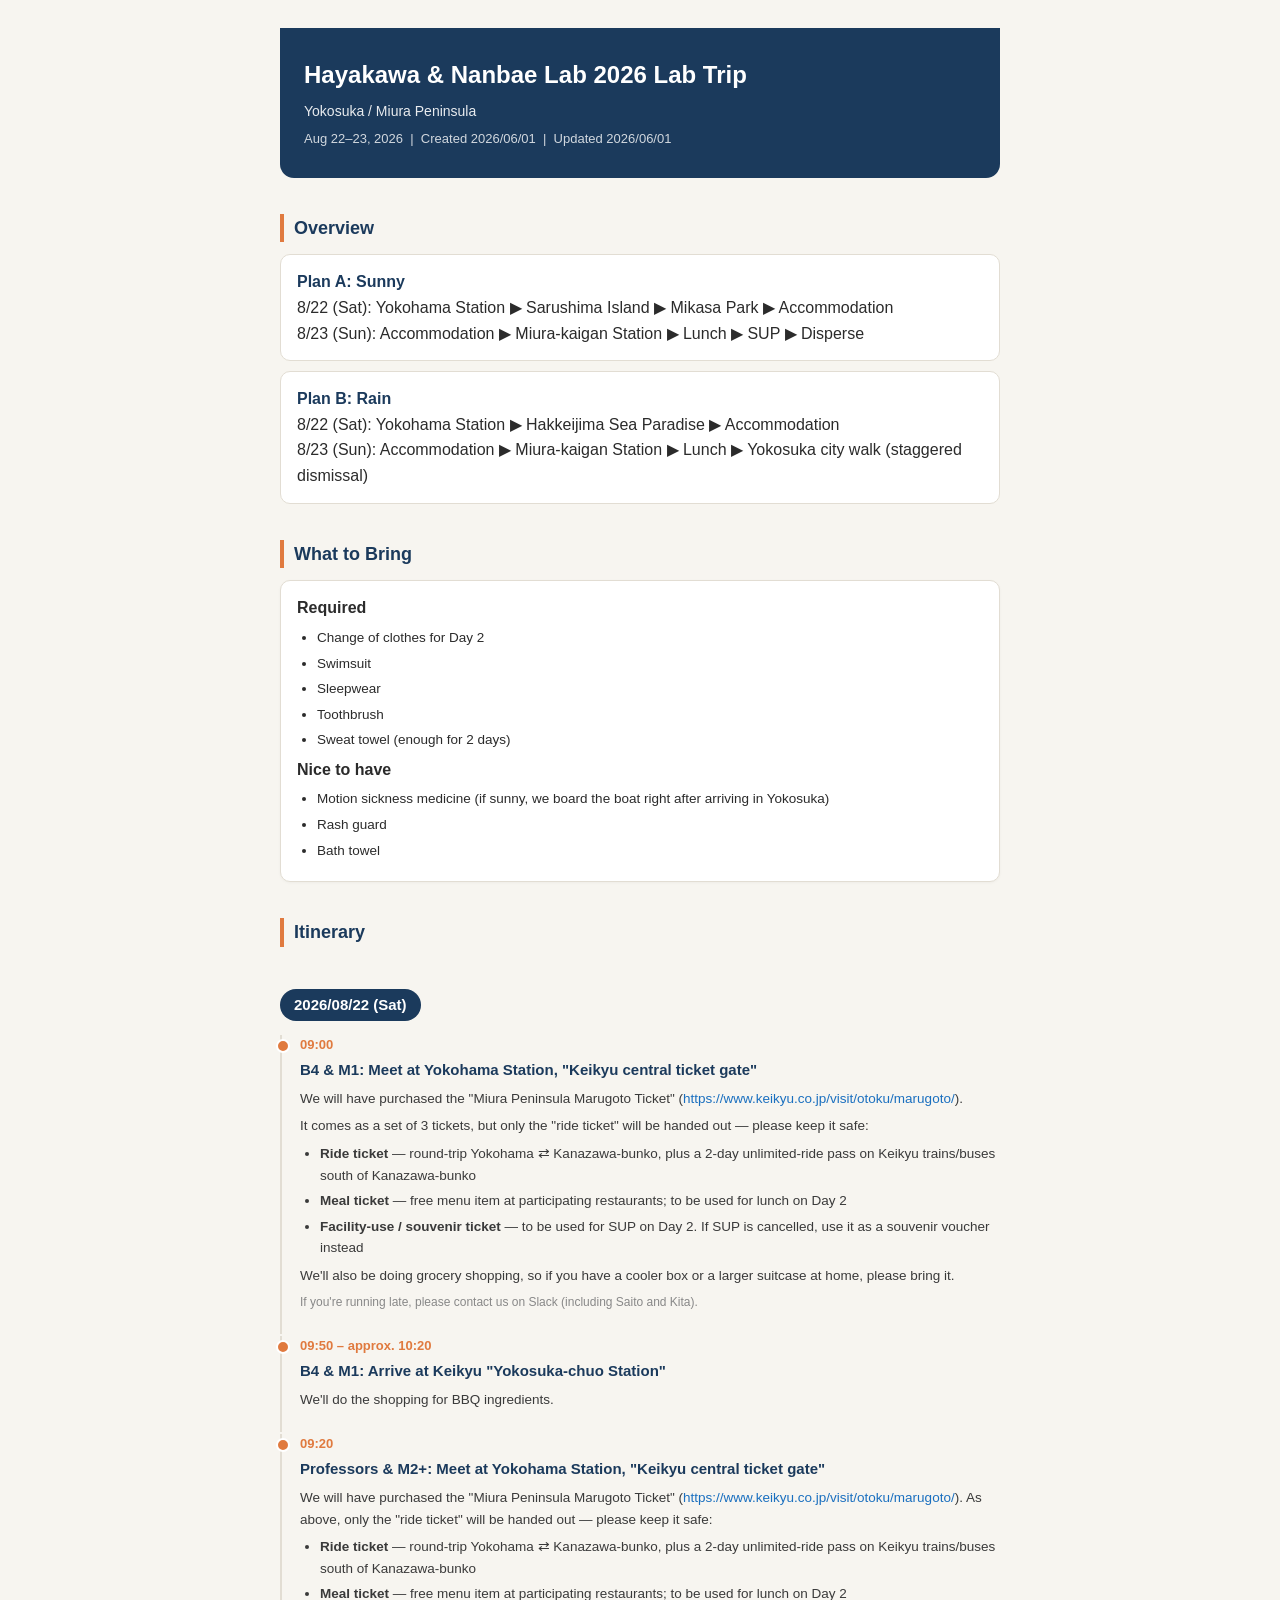
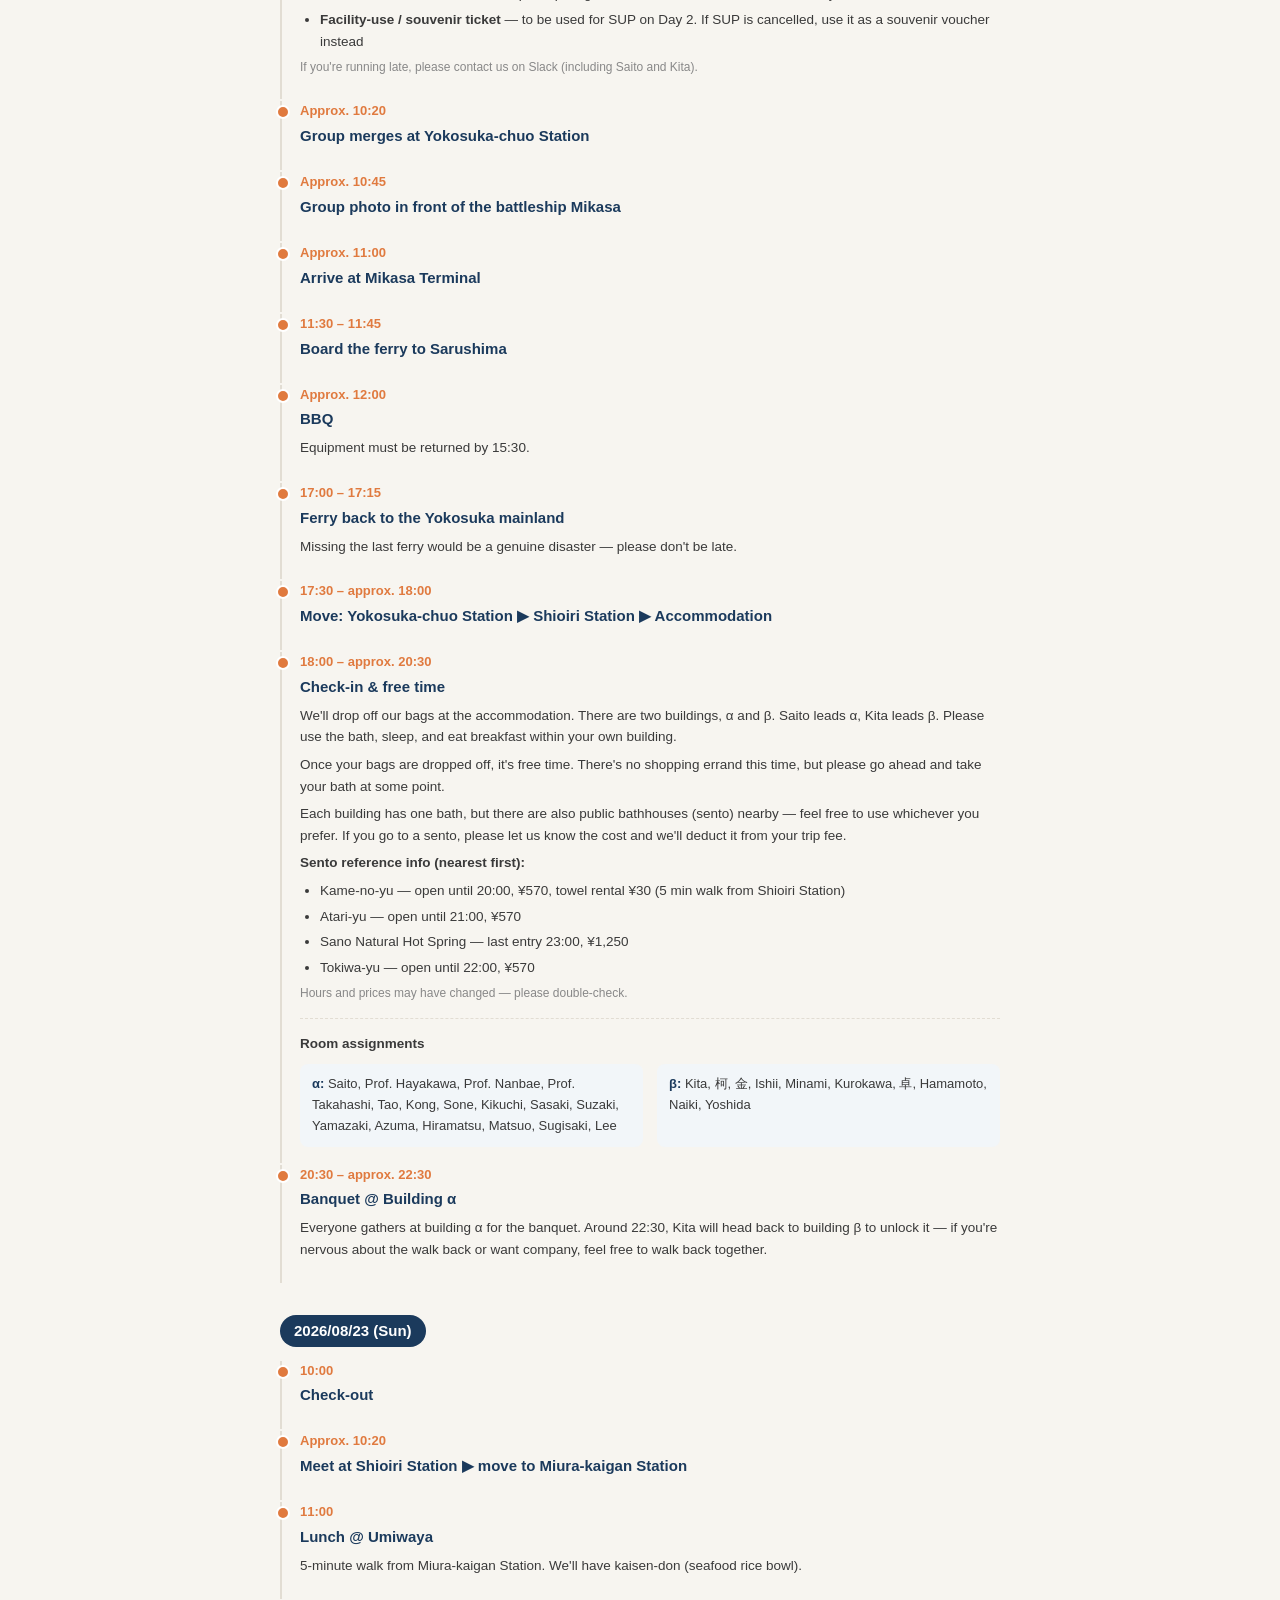
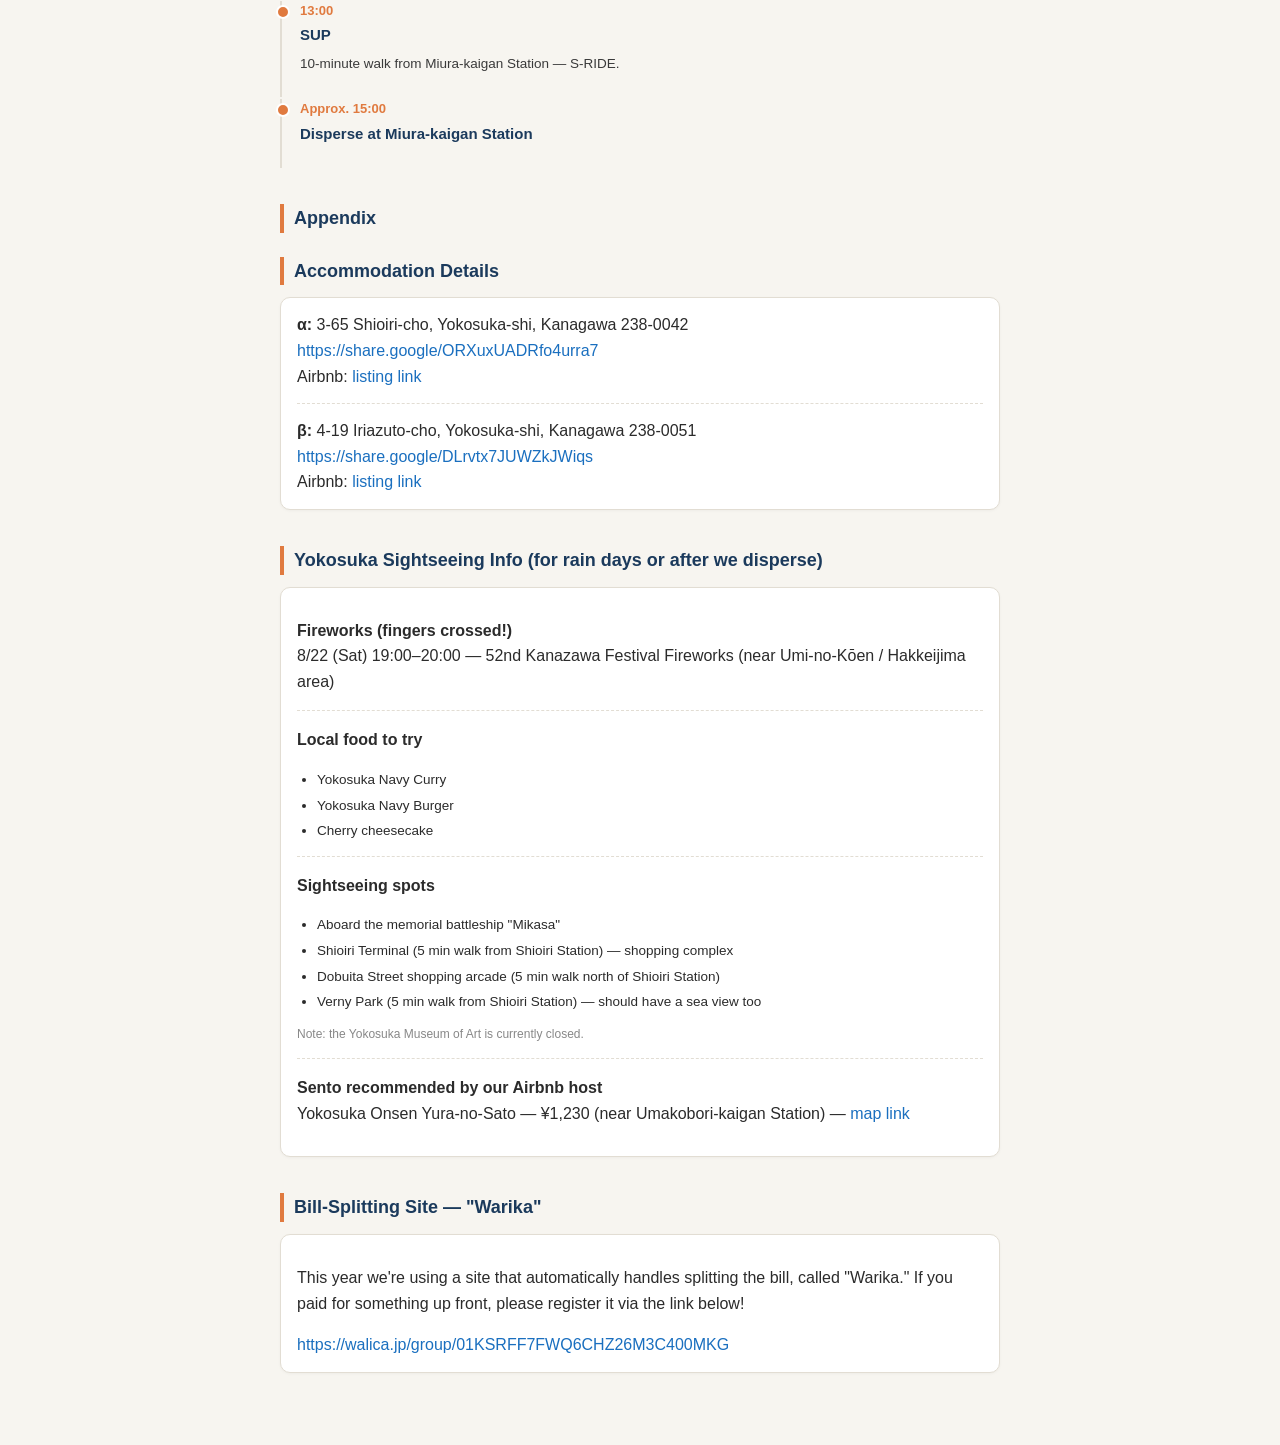
==== index.html @ a66c8e1c "Add files via upload" ====
<!DOCTYPE html>
<html lang="en">
<head>
<meta charset="UTF-8">
<title>Hayakawa & Nanbae Lab 2026 Lab Trip — Itinerary</title>
<style>
  :root{
    --navy:#1b3a5c; --accent:#e07a3f; --bg:#f7f5f0; --card:#ffffff; --line:#e2ddd3;
  }
  *{box-sizing:border-box;}
  body{
    font-family:"Segoe UI","Helvetica Neue",Arial,sans-serif;
    background:var(--bg); color:#2b2b2b; margin:0; padding:0;
    line-height:1.6;
  }
  .wrap{max-width:760px; margin:0 auto; padding:28px 20px 60px;}
  header.title{
    background:var(--navy); color:#fff; padding:28px 24px; border-radius:0 0 14px 14px;
    margin-bottom:24px;
  }
  header.title h1{margin:0 0 6px; font-size:24px;}
  header.title .loc{font-size:14px; opacity:0.9;}
  header.title .dates{font-size:13px; opacity:0.8; margin-top:6px;}
  h2{
    color:var(--navy); font-size:18px; border-left:4px solid var(--accent);
    padding-left:10px; margin-top:36px; margin-bottom:12px;
  }
  h3.day{
    color:#fff; background:var(--navy); display:inline-block; padding:4px 14px;
    border-radius:20px; font-size:15px; margin-top:30px; margin-bottom:14px;
  }
  .card{
    background:var(--card); border:1px solid var(--line); border-radius:10px;
    padding:14px 16px; margin-bottom:12px; box-shadow:0 1px 3px rgba(0,0,0,0.04);
  }
  .plan-block{
    background:var(--card); border:1px solid var(--line); border-radius:10px;
    padding:14px 16px; margin-bottom:10px;
  }
  .plan-block b{color:var(--navy);}
  .timeline-item{
    position:relative; padding-left:18px; border-left:2px solid var(--line);
    margin-bottom:2px; padding-bottom:16px;
  }
  .timeline-item:last-child{border-left:2px solid transparent;}
  .timeline-item::before{
    content:""; position:absolute; left:-6px; top:4px; width:10px; height:10px;
    background:var(--accent); border-radius:50%; border:2px solid #fff;
  }
  .time{
    font-weight:700; color:var(--accent); font-size:13px; display:block; margin-bottom:2px;
  }
  .who{font-size:11px; color:#888; text-transform:uppercase; letter-spacing:0.03em;}
  .event-title{font-weight:700; color:var(--navy); font-size:15px; margin:2px 0 6px;}
  .event-body{font-size:13.5px; color:#3a3a3a;}
  .event-body p{margin:6px 0;}
  ul{margin:6px 0; padding-left:20px;}
  li{margin-bottom:4px; font-size:13.5px;}
  a{color:#1a6fbf; text-decoration:none;}
  a:hover{text-decoration:underline;}
  .note{font-size:12px; color:#888;}
  .divider{border-top:1px dashed var(--line); margin:14px 0;}
  .rooms{display:flex; gap:14px; flex-wrap:wrap; margin-top:10px;}
  .room{flex:1; min-width:260px; background:#f2f6f9; border-radius:8px; padding:10px 12px; font-size:13px;}
  .room b{color:var(--navy);}
</style>
</head>
<body>
<div class="wrap">

<header class="title">
  <h1>Hayakawa &amp; Nanbae Lab 2026 Lab Trip</h1>
  <div class="loc">Yokosuka / Miura Peninsula</div>
  <div class="dates">Aug 22–23, 2026 &nbsp;|&nbsp; Created 2026/06/01 &nbsp;|&nbsp; Updated 2026/06/01</div>
</header>

<h2>Overview</h2>
<div class="plan-block">
  <b>Plan A: Sunny</b><br>
  8/22 (Sat): Yokohama Station ▶ Sarushima Island ▶ Mikasa Park ▶ Accommodation<br>
  8/23 (Sun): Accommodation ▶ Miura-kaigan Station ▶ Lunch ▶ SUP ▶ Disperse
</div>
<div class="plan-block">
  <b>Plan B: Rain</b><br>
  8/22 (Sat): Yokohama Station ▶ Hakkeijima Sea Paradise ▶ Accommodation<br>
  8/23 (Sun): Accommodation ▶ Miura-kaigan Station ▶ Lunch ▶ Yokosuka city walk (staggered dismissal)
</div>

<h2>What to Bring</h2>
<div class="card">
  <b>Required</b>
  <ul>
    <li>Change of clothes for Day 2</li>
    <li>Swimsuit</li>
    <li>Sleepwear</li>
    <li>Toothbrush</li>
    <li>Sweat towel (enough for 2 days)</li>
  </ul>
  <b>Nice to have</b>
  <ul>
    <li>Motion sickness medicine (if sunny, we board the boat right after arriving in Yokosuka)</li>
    <li>Rash guard</li>
    <li>Bath towel</li>
  </ul>
</div>

<h2>Itinerary</h2>
<h3 class="day">2026/08/22 (Sat)</h3>

<div class="timeline-item">
  <span class="time">09:00</span>
  <div class="event-title">B4 &amp; M1: Meet at Yokohama Station, "Keikyu central ticket gate"</div>
  <div class="event-body">
    <p>We will have purchased the "Miura Peninsula Marugoto Ticket" (<a href="https://www.keikyu.co.jp/visit/otoku/marugoto/" target="_blank">https://www.keikyu.co.jp/visit/otoku/marugoto/</a>).</p>
    <p>It comes as a set of 3 tickets, but only the "ride ticket" will be handed out — please keep it safe:</p>
    <ul>
      <li><b>Ride ticket</b> — round-trip Yokohama ⇄ Kanazawa-bunko, plus a 2-day unlimited-ride pass on Keikyu trains/buses south of Kanazawa-bunko</li>
      <li><b>Meal ticket</b> — free menu item at participating restaurants; to be used for lunch on Day 2</li>
      <li><b>Facility-use / souvenir ticket</b> — to be used for SUP on Day 2. If SUP is cancelled, use it as a souvenir voucher instead</li>
    </ul>
    <p>We'll also be doing grocery shopping, so if you have a cooler box or a larger suitcase at home, please bring it.</p>
    <p class="note">If you're running late, please contact us on Slack (including Saito and Kita).</p>
  </div>
</div>

<div class="timeline-item">
  <span class="time">09:50 – approx. 10:20</span>
  <div class="event-title">B4 &amp; M1: Arrive at Keikyu "Yokosuka-chuo Station"</div>
  <div class="event-body"><p>We'll do the shopping for BBQ ingredients.</p></div>
</div>

<div class="timeline-item">
  <span class="time">09:20</span>
  <div class="event-title">Professors &amp; M2+: Meet at Yokohama Station, "Keikyu central ticket gate"</div>
  <div class="event-body">
    <p>We will have purchased the "Miura Peninsula Marugoto Ticket" (<a href="https://www.keikyu.co.jp/visit/otoku/marugoto/" target="_blank">https://www.keikyu.co.jp/visit/otoku/marugoto/</a>). As above, only the "ride ticket" will be handed out — please keep it safe:</p>
    <ul>
      <li><b>Ride ticket</b> — round-trip Yokohama ⇄ Kanazawa-bunko, plus a 2-day unlimited-ride pass on Keikyu trains/buses south of Kanazawa-bunko</li>
      <li><b>Meal ticket</b> — free menu item at participating restaurants; to be used for lunch on Day 2</li>
      <li><b>Facility-use / souvenir ticket</b> — to be used for SUP on Day 2. If SUP is cancelled, use it as a souvenir voucher instead</li>
    </ul>
    <p class="note">If you're running late, please contact us on Slack (including Saito and Kita).</p>
  </div>
</div>

<div class="timeline-item">
  <span class="time">Approx. 10:20</span>
  <div class="event-title">Group merges at Yokosuka-chuo Station</div>
</div>

<div class="timeline-item">
  <span class="time">Approx. 10:45</span>
  <div class="event-title">Group photo in front of the battleship Mikasa</div>
</div>

<div class="timeline-item">
  <span class="time">Approx. 11:00</span>
  <div class="event-title">Arrive at Mikasa Terminal</div>
</div>

<div class="timeline-item">
  <span class="time">11:30 – 11:45</span>
  <div class="event-title">Board the ferry to Sarushima</div>
</div>

<div class="timeline-item">
  <span class="time">Approx. 12:00</span>
  <div class="event-title">BBQ</div>
  <div class="event-body"><p>Equipment must be returned by 15:30.</p></div>
</div>

<div class="timeline-item">
  <span class="time">17:00 – 17:15</span>
  <div class="event-title">Ferry back to the Yokosuka mainland</div>
  <div class="event-body"><p>Missing the last ferry would be a genuine disaster — please don't be late.</p></div>
</div>

<div class="timeline-item">
  <span class="time">17:30 – approx. 18:00</span>
  <div class="event-title">Move: Yokosuka-chuo Station ▶ Shioiri Station ▶ Accommodation</div>
</div>

<div class="timeline-item">
  <span class="time">18:00 – approx. 20:30</span>
  <div class="event-title">Check-in &amp; free time</div>
  <div class="event-body">
    <p>We'll drop off our bags at the accommodation. There are two buildings, α and β. Saito leads α, Kita leads β. Please use the bath, sleep, and eat breakfast within your own building.</p>
    <p>Once your bags are dropped off, it's free time. There's no shopping errand this time, but please go ahead and take your bath at some point.</p>
    <p>Each building has one bath, but there are also public bathhouses (sento) nearby — feel free to use whichever you prefer. If you go to a sento, please let us know the cost and we'll deduct it from your trip fee.</p>
    <p><b>Sento reference info (nearest first):</b></p>
    <ul>
      <li>Kame-no-yu — open until 20:00, ¥570, towel rental ¥30 (5 min walk from Shioiri Station)</li>
      <li>Atari-yu — open until 21:00, ¥570</li>
      <li>Sano Natural Hot Spring — last entry 23:00, ¥1,250</li>
      <li>Tokiwa-yu — open until 22:00, ¥570</li>
    </ul>
    <p class="note">Hours and prices may have changed — please double-check.</p>
    <div class="divider"></div>
    <p><b>Room assignments</b></p>
    <div class="rooms">
      <div class="room"><b>α:</b> Saito, Prof. Hayakawa, Prof. Nanbae, Prof. Takahashi, Tao, Kong, Sone, Kikuchi, Sasaki, Suzaki, Yamazaki, Azuma, Hiramatsu, Matsuo, Sugisaki, Lee</div>
      <div class="room"><b>β:</b> Kita, 柯, 金, Ishii, Minami, Kurokawa, 卓, Hamamoto, Naiki, Yoshida</div>
    </div>
  </div>
</div>

<div class="timeline-item">
  <span class="time">20:30 – approx. 22:30</span>
  <div class="event-title">Banquet @ Building α</div>
  <div class="event-body"><p>Everyone gathers at building α for the banquet. Around 22:30, Kita will head back to building β to unlock it — if you're nervous about the walk back or want company, feel free to walk back together.</p></div>
</div>

<h3 class="day">2026/08/23 (Sun)</h3>

<div class="timeline-item">
  <span class="time">10:00</span>
  <div class="event-title">Check-out</div>
</div>

<div class="timeline-item">
  <span class="time">Approx. 10:20</span>
  <div class="event-title">Meet at Shioiri Station ▶ move to Miura-kaigan Station</div>
</div>

<div class="timeline-item">
  <span class="time">11:00</span>
  <div class="event-title">Lunch @ Umiwaya</div>
  <div class="event-body"><p>5-minute walk from Miura-kaigan Station. We'll have kaisen-don (seafood rice bowl).</p></div>
</div>

<div class="timeline-item">
  <span class="time">13:00</span>
  <div class="event-title">SUP</div>
  <div class="event-body"><p>10-minute walk from Miura-kaigan Station — S-RIDE.</p></div>
</div>

<div class="timeline-item">
  <span class="time">Approx. 15:00</span>
  <div class="event-title">Disperse at Miura-kaigan Station</div>
</div>

<h2>Appendix</h2>

<h2 style="margin-top:24px;">Accommodation Details</h2>
<div class="card">
  <b>α:</b> 3-65 Shioiri-cho, Yokosuka-shi, Kanagawa 238-0042<br>
  <a href="https://share.google/ORXuxUADRfo4urra7" target="_blank">https://share.google/ORXuxUADRfo4urra7</a><br>
  Airbnb: <a href="https://www.airbnb.jp/rooms/1001862777575621328?check_in=2026-08-20&check_out=2026-08-21&guests=16&adults=16" target="_blank">listing link</a>
  <div class="divider"></div>
  <b>β:</b> 4-19 Iriazuto-cho, Yokosuka-shi, Kanagawa 238-0051<br>
  <a href="https://share.google/DLrvtx7JUWZkJWiqs" target="_blank">https://share.google/DLrvtx7JUWZkJWiqs</a><br>
  Airbnb: <a href="https://www.airbnb.jp/rooms/1492713478388391928?check_in=2026-08-23&check_out=2026-08-24&guests=16&adults=16" target="_blank">listing link</a>
</div>

<h2>Yokosuka Sightseeing Info (for rain days or after we disperse)</h2>
<div class="card">
  <p><b>Fireworks (fingers crossed!)</b><br>
  8/22 (Sat) 19:00–20:00 — 52nd Kanazawa Festival Fireworks (near Umi-no-Kōen / Hakkeijima area)</p>
  <div class="divider"></div>
  <p><b>Local food to try</b></p>
  <ul>
    <li>Yokosuka Navy Curry</li>
    <li>Yokosuka Navy Burger</li>
    <li>Cherry cheesecake</li>
  </ul>
  <div class="divider"></div>
  <p><b>Sightseeing spots</b></p>
  <ul>
    <li>Aboard the memorial battleship "Mikasa"</li>
    <li>Shioiri Terminal (5 min walk from Shioiri Station) — shopping complex</li>
    <li>Dobuita Street shopping arcade (5 min walk north of Shioiri Station)</li>
    <li>Verny Park (5 min walk from Shioiri Station) — should have a sea view too</li>
  </ul>
  <p class="note">Note: the Yokosuka Museum of Art is currently closed.</p>
  <div class="divider"></div>
  <p><b>Sento recommended by our Airbnb host</b><br>
  Yokosuka Onsen Yura-no-Sato — ¥1,230 (near Umakobori-kaigan Station) — <a href="https://maps.app.goo.gl/DkFhivqPiDigEcMo8" target="_blank">map link</a></p>
</div>

<h2>Bill-Splitting Site — "Warika"</h2>
<div class="card">
  <p>This year we're using a site that automatically handles splitting the bill, called "Warika." If you paid for something up front, please register it via the link below!</p>
  <a href="https://walica.jp/group/01KSRFF7FWQ6CHZ26M3C400MKG" target="_blank">https://walica.jp/group/01KSRFF7FWQ6CHZ26M3C400MKG</a>
</div>

</div>
</body>
</html>
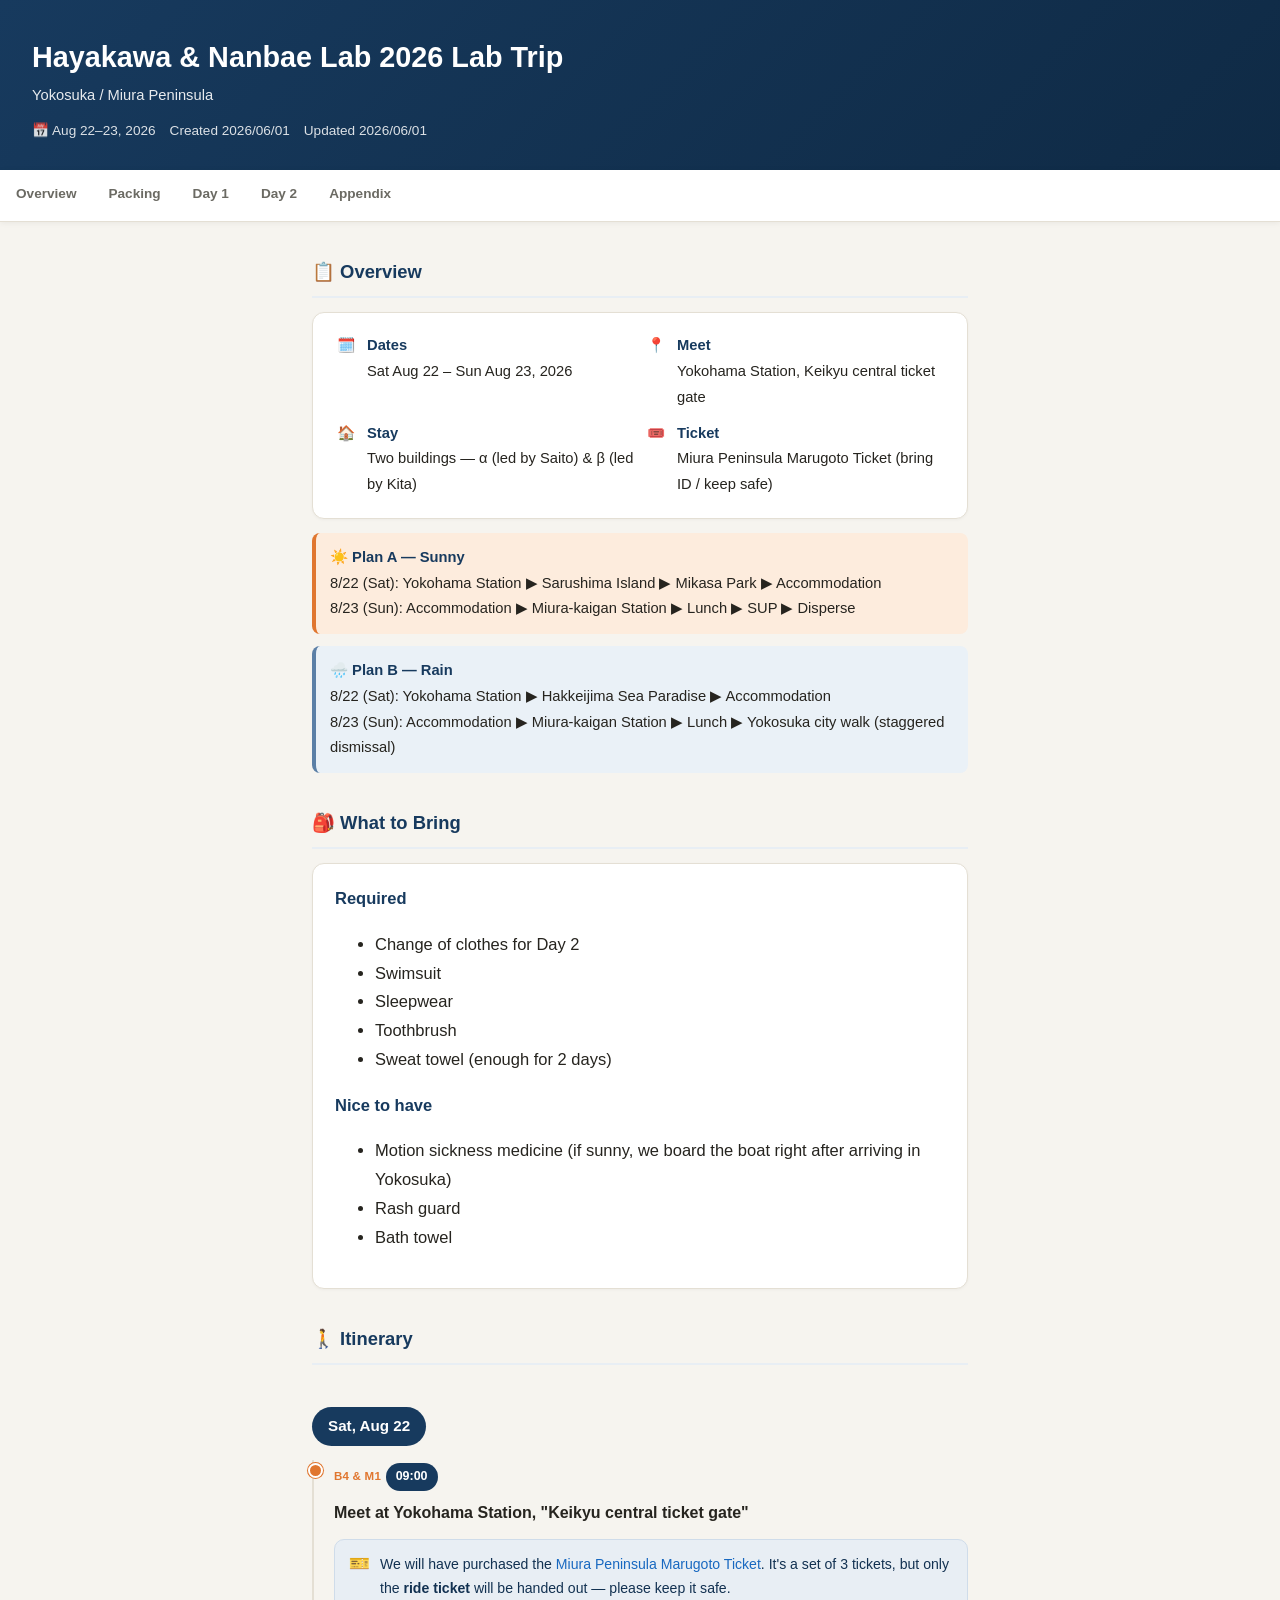
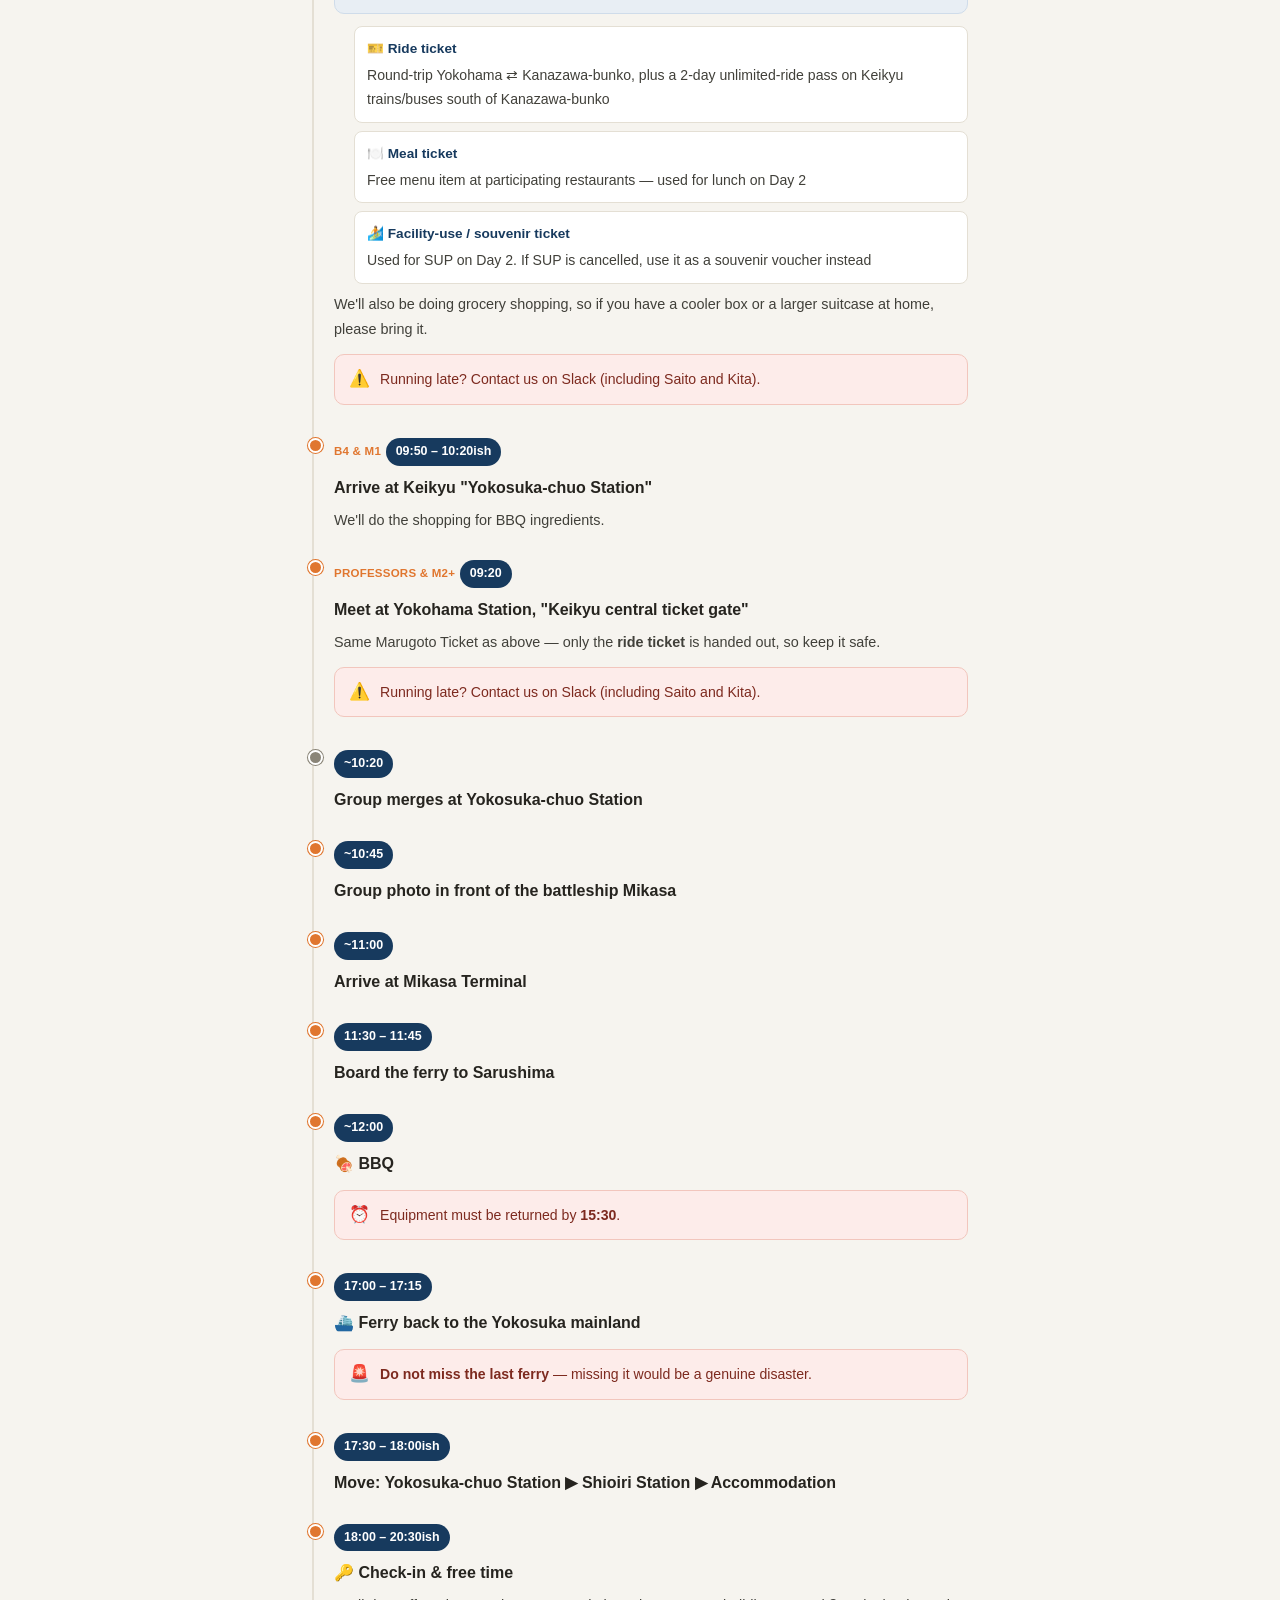
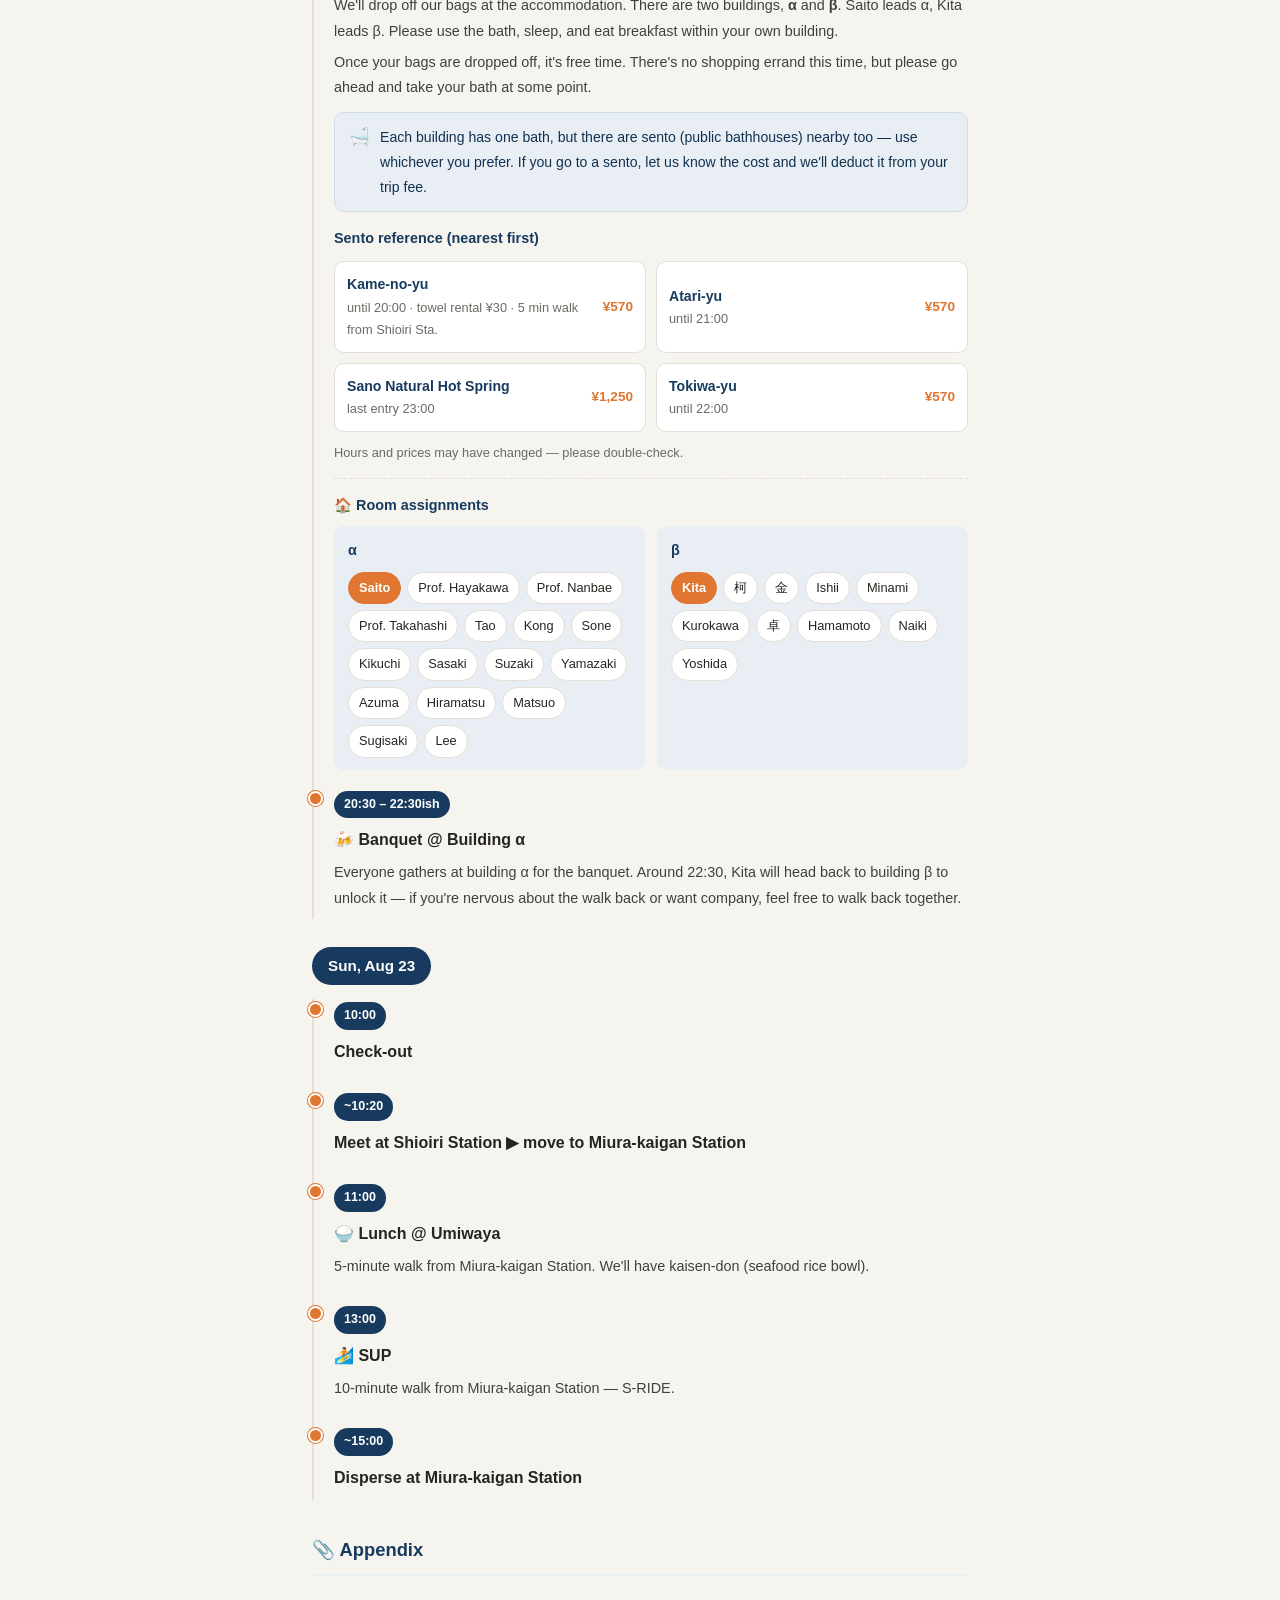
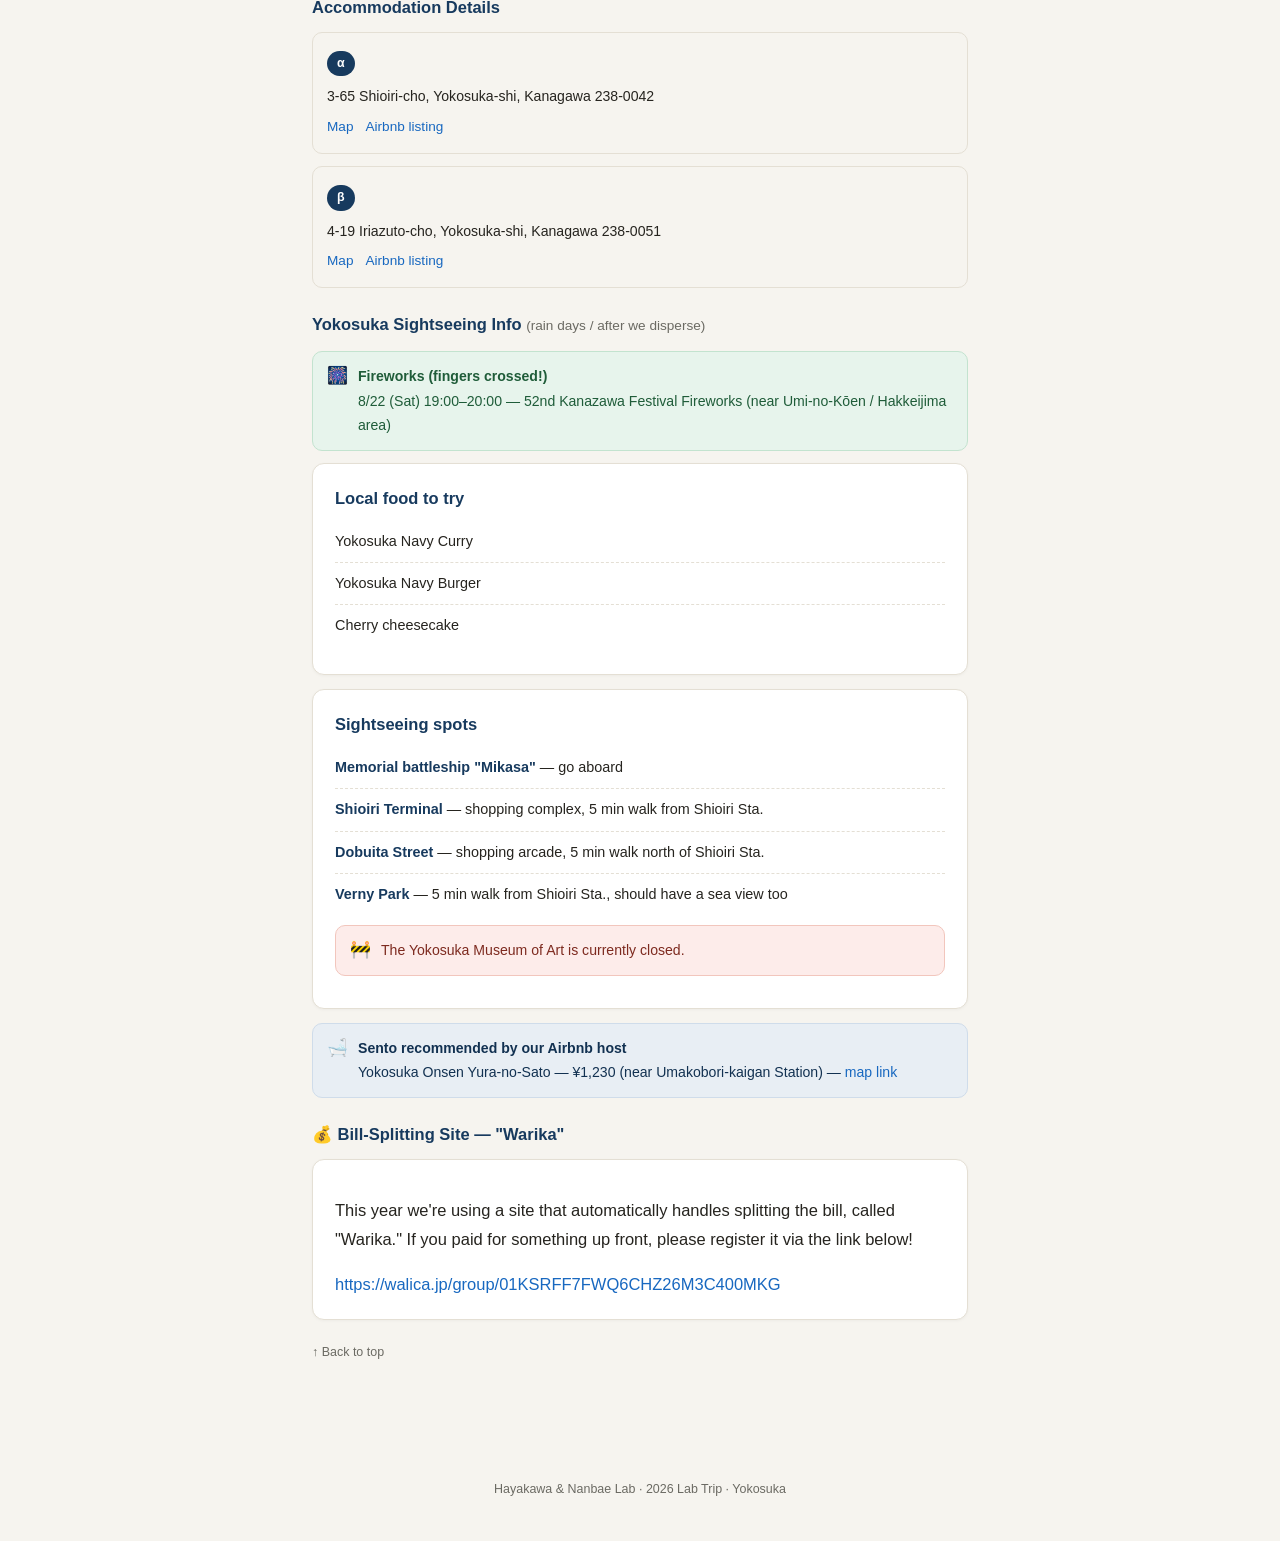
==== commit 848fc4f4: "Add files via upload" ====
--- a/index.html
+++ b/index.html
@@ -2,287 +2,311 @@
 <html lang="en">
 <head>
 <meta charset="UTF-8">
+<meta name="viewport" content="width=device-width, initial-scale=1">
 <title>Hayakawa & Nanbae Lab 2026 Lab Trip — Itinerary</title>
-<style>
-  :root{
-    --navy:#1b3a5c; --accent:#e07a3f; --bg:#f7f5f0; --card:#ffffff; --line:#e2ddd3;
-  }
-  *{box-sizing:border-box;}
-  body{
-    font-family:"Segoe UI","Helvetica Neue",Arial,sans-serif;
-    background:var(--bg); color:#2b2b2b; margin:0; padding:0;
-    line-height:1.6;
-  }
-  .wrap{max-width:760px; margin:0 auto; padding:28px 20px 60px;}
-  header.title{
-    background:var(--navy); color:#fff; padding:28px 24px; border-radius:0 0 14px 14px;
-    margin-bottom:24px;
-  }
-  header.title h1{margin:0 0 6px; font-size:24px;}
-  header.title .loc{font-size:14px; opacity:0.9;}
-  header.title .dates{font-size:13px; opacity:0.8; margin-top:6px;}
-  h2{
-    color:var(--navy); font-size:18px; border-left:4px solid var(--accent);
-    padding-left:10px; margin-top:36px; margin-bottom:12px;
-  }
-  h3.day{
-    color:#fff; background:var(--navy); display:inline-block; padding:4px 14px;
-    border-radius:20px; font-size:15px; margin-top:30px; margin-bottom:14px;
-  }
-  .card{
-    background:var(--card); border:1px solid var(--line); border-radius:10px;
-    padding:14px 16px; margin-bottom:12px; box-shadow:0 1px 3px rgba(0,0,0,0.04);
-  }
-  .plan-block{
-    background:var(--card); border:1px solid var(--line); border-radius:10px;
-    padding:14px 16px; margin-bottom:10px;
-  }
-  .plan-block b{color:var(--navy);}
-  .timeline-item{
-    position:relative; padding-left:18px; border-left:2px solid var(--line);
-    margin-bottom:2px; padding-bottom:16px;
-  }
-  .timeline-item:last-child{border-left:2px solid transparent;}
-  .timeline-item::before{
-    content:""; position:absolute; left:-6px; top:4px; width:10px; height:10px;
-    background:var(--accent); border-radius:50%; border:2px solid #fff;
-  }
-  .time{
-    font-weight:700; color:var(--accent); font-size:13px; display:block; margin-bottom:2px;
-  }
-  .who{font-size:11px; color:#888; text-transform:uppercase; letter-spacing:0.03em;}
-  .event-title{font-weight:700; color:var(--navy); font-size:15px; margin:2px 0 6px;}
-  .event-body{font-size:13.5px; color:#3a3a3a;}
-  .event-body p{margin:6px 0;}
-  ul{margin:6px 0; padding-left:20px;}
-  li{margin-bottom:4px; font-size:13.5px;}
-  a{color:#1a6fbf; text-decoration:none;}
-  a:hover{text-decoration:underline;}
-  .note{font-size:12px; color:#888;}
-  .divider{border-top:1px dashed var(--line); margin:14px 0;}
-  .rooms{display:flex; gap:14px; flex-wrap:wrap; margin-top:10px;}
-  .room{flex:1; min-width:260px; background:#f2f6f9; border-radius:8px; padding:10px 12px; font-size:13px;}
-  .room b{color:var(--navy);}
-</style>
+<link rel="stylesheet" href="style.css">
 </head>
 <body>
-<div class="wrap">
-
-<header class="title">
+
+<div class="hero">
   <h1>Hayakawa &amp; Nanbae Lab 2026 Lab Trip</h1>
   <div class="loc">Yokosuka / Miura Peninsula</div>
-  <div class="dates">Aug 22–23, 2026 &nbsp;|&nbsp; Created 2026/06/01 &nbsp;|&nbsp; Updated 2026/06/01</div>
-</header>
-
-<h2>Overview</h2>
-<div class="plan-block">
-  <b>Plan A: Sunny</b><br>
-  8/22 (Sat): Yokohama Station ▶ Sarushima Island ▶ Mikasa Park ▶ Accommodation<br>
-  8/23 (Sun): Accommodation ▶ Miura-kaigan Station ▶ Lunch ▶ SUP ▶ Disperse
+  <div class="dates">
+    <span>📅 Aug 22–23, 2026</span>
+    <span>Created 2026/06/01</span>
+    <span>Updated 2026/06/01</span>
+  </div>
 </div>
-<div class="plan-block">
-  <b>Plan B: Rain</b><br>
-  8/22 (Sat): Yokohama Station ▶ Hakkeijima Sea Paradise ▶ Accommodation<br>
-  8/23 (Sun): Accommodation ▶ Miura-kaigan Station ▶ Lunch ▶ Yokosuka city walk (staggered dismissal)
+
+<nav class="quicknav">
+  <a href="#overview">Overview</a>
+  <a href="#packing">Packing</a>
+  <a href="#day1">Day 1</a>
+  <a href="#day2">Day 2</a>
+  <a href="#appendix">Appendix</a>
+</nav>
+
+<div class="wrap">
+
+<section id="overview">
+  <h2 class="section-title">📋 Overview</h2>
+
+  <div class="card quickfacts">
+    <div class="row"><span class="ico">🗓️</span><div><b>Dates</b><br>Sat Aug 22 – Sun Aug 23, 2026</div></div>
+    <div class="row"><span class="ico">📍</span><div><b>Meet</b><br>Yokohama Station, Keikyu central ticket gate</div></div>
+    <div class="row"><span class="ico">🏠</span><div><b>Stay</b><br>Two buildings — α (led by Saito) &amp; β (led by Kita)</div></div>
+    <div class="row"><span class="ico">🎟️</span><div><b>Ticket</b><br>Miura Peninsula Marugoto Ticket (bring ID / keep safe)</div></div>
+  </div>
+
+  <div class="plan-block">
+    <b>☀️ Plan A — Sunny</b><br>
+    8/22 (Sat): Yokohama Station ▶ Sarushima Island ▶ Mikasa Park ▶ Accommodation<br>
+    8/23 (Sun): Accommodation ▶ Miura-kaigan Station ▶ Lunch ▶ SUP ▶ Disperse
+  </div>
+  <div class="plan-block rain">
+    <b>🌧️ Plan B — Rain</b><br>
+    8/22 (Sat): Yokohama Station ▶ Hakkeijima Sea Paradise ▶ Accommodation<br>
+    8/23 (Sun): Accommodation ▶ Miura-kaigan Station ▶ Lunch ▶ Yokosuka city walk (staggered dismissal)
+  </div>
+</section>
+
+<section id="packing">
+  <h2 class="section-title">🎒 What to Bring</h2>
+  <div class="card">
+    <b style="color:var(--navy);">Required</b>
+    <ul>
+      <li>Change of clothes for Day 2</li>
+      <li>Swimsuit</li>
+      <li>Sleepwear</li>
+      <li>Toothbrush</li>
+      <li>Sweat towel (enough for 2 days)</li>
+    </ul>
+    <b style="color:var(--navy);">Nice to have</b>
+    <ul>
+      <li>Motion sickness medicine (if sunny, we board the boat right after arriving in Yokosuka)</li>
+      <li>Rash guard</li>
+      <li>Bath towel</li>
+    </ul>
+  </div>
+</section>
+
+<section id="day1">
+  <h2 class="section-title">🚶 Itinerary</h2>
+  <h3 class="day-heading">Sat, Aug 22</h3>
+
+  <div class="timeline-item">
+    <span class="audience">B4 &amp; M1</span>
+    <span class="time-badge">09:00</span>
+    <div class="event-title">Meet at Yokohama Station, "Keikyu central ticket gate"</div>
+    <div class="event-body">
+      <div class="callout info">
+        <span class="ico">🎫</span>
+        <div>We will have purchased the <a href="https://www.keikyu.co.jp/visit/otoku/marugoto/" target="_blank">Miura Peninsula Marugoto Ticket</a>. It's a set of 3 tickets, but only the <b>ride ticket</b> will be handed out — please keep it safe.</div>
+      </div>
+      <ul class="ticket-list">
+        <li><b>🎫 Ride ticket</b>Round-trip Yokohama ⇄ Kanazawa-bunko, plus a 2-day unlimited-ride pass on Keikyu trains/buses south of Kanazawa-bunko</li>
+        <li><b>🍽️ Meal ticket</b>Free menu item at participating restaurants — used for lunch on Day 2</li>
+        <li><b>🏄 Facility-use / souvenir ticket</b>Used for SUP on Day 2. If SUP is cancelled, use it as a souvenir voucher instead</li>
+      </ul>
+      <p>We'll also be doing grocery shopping, so if you have a cooler box or a larger suitcase at home, please bring it.</p>
+      <div class="callout warn">
+        <span class="ico">⚠️</span>
+        <div>Running late? Contact us on Slack (including Saito and Kita).</div>
+      </div>
+    </div>
+  </div>
+
+  <div class="timeline-item">
+    <span class="audience">B4 &amp; M1</span>
+    <span class="time-badge">09:50 – 10:20ish</span>
+    <div class="event-title">Arrive at Keikyu "Yokosuka-chuo Station"</div>
+    <div class="event-body"><p>We'll do the shopping for BBQ ingredients.</p></div>
+  </div>
+
+  <div class="timeline-item">
+    <span class="audience">Professors &amp; M2+</span>
+    <span class="time-badge">09:20</span>
+    <div class="event-title">Meet at Yokohama Station, "Keikyu central ticket gate"</div>
+    <div class="event-body">
+      <p>Same Marugoto Ticket as above — only the <b>ride ticket</b> is handed out, so keep it safe.</p>
+      <div class="callout warn">
+        <span class="ico">⚠️</span>
+        <div>Running late? Contact us on Slack (including Saito and Kita).</div>
+      </div>
+    </div>
+  </div>
+
+  <div class="timeline-item merge">
+    <span class="time-badge">~10:20</span>
+    <div class="event-title">Group merges at Yokosuka-chuo Station</div>
+  </div>
+
+  <div class="timeline-item">
+    <span class="time-badge">~10:45</span>
+    <div class="event-title">Group photo in front of the battleship Mikasa</div>
+  </div>
+
+  <div class="timeline-item">
+    <span class="time-badge">~11:00</span>
+    <div class="event-title">Arrive at Mikasa Terminal</div>
+  </div>
+
+  <div class="timeline-item">
+    <span class="time-badge">11:30 – 11:45</span>
+    <div class="event-title">Board the ferry to Sarushima</div>
+  </div>
+
+  <div class="timeline-item">
+    <span class="time-badge">~12:00</span>
+    <div class="event-title">🍖 BBQ</div>
+    <div class="event-body">
+      <div class="callout warn"><span class="ico">⏰</span><div>Equipment must be returned by <b>15:30</b>.</div></div>
+    </div>
+  </div>
+
+  <div class="timeline-item">
+    <span class="time-badge">17:00 – 17:15</span>
+    <div class="event-title">⛴️ Ferry back to the Yokosuka mainland</div>
+    <div class="event-body">
+      <div class="callout warn"><span class="ico">🚨</span><div><b>Do not miss the last ferry</b> — missing it would be a genuine disaster.</div></div>
+    </div>
+  </div>
+
+  <div class="timeline-item">
+    <span class="time-badge">17:30 – 18:00ish</span>
+    <div class="event-title">Move: Yokosuka-chuo Station ▶ Shioiri Station ▶ Accommodation</div>
+  </div>
+
+  <div class="timeline-item">
+    <span class="time-badge">18:00 – 20:30ish</span>
+    <div class="event-title">🔑 Check-in &amp; free time</div>
+    <div class="event-body">
+      <p>We'll drop off our bags at the accommodation. There are two buildings, <b>α</b> and <b>β</b>. Saito leads α, Kita leads β. Please use the bath, sleep, and eat breakfast within your own building.</p>
+      <p>Once your bags are dropped off, it's free time. There's no shopping errand this time, but please go ahead and take your bath at some point.</p>
+      <div class="callout info">
+        <span class="ico">🛁</span>
+        <div>Each building has one bath, but there are sento (public bathhouses) nearby too — use whichever you prefer. If you go to a sento, let us know the cost and we'll deduct it from your trip fee.</div>
+      </div>
+
+      <p style="margin-top:14px; font-weight:700; color:var(--navy);">Sento reference (nearest first)</p>
+      <div class="sento-grid">
+        <div class="sento"><div><div class="name">Kame-no-yu</div><div class="meta">until 20:00 · towel rental ¥30 · 5 min walk from Shioiri Sta.</div></div><div class="price">¥570</div></div>
+        <div class="sento"><div><div class="name">Atari-yu</div><div class="meta">until 21:00</div></div><div class="price">¥570</div></div>
+        <div class="sento"><div><div class="name">Sano Natural Hot Spring</div><div class="meta">last entry 23:00</div></div><div class="price">¥1,250</div></div>
+        <div class="sento"><div><div class="name">Tokiwa-yu</div><div class="meta">until 22:00</div></div><div class="price">¥570</div></div>
+      </div>
+      <p class="note">Hours and prices may have changed — please double-check.</p>
+
+      <div class="divider"></div>
+      <p style="font-weight:700; color:var(--navy); margin-bottom:4px;">🏠 Room assignments</p>
+      <div class="rooms">
+        <div class="room">
+          <span class="label">α</span>
+          <div class="chips">
+            <span class="chip lead">Saito</span>
+            <span class="chip">Prof. Hayakawa</span><span class="chip">Prof. Nanbae</span><span class="chip">Prof. Takahashi</span>
+            <span class="chip">Tao</span><span class="chip">Kong</span><span class="chip">Sone</span><span class="chip">Kikuchi</span>
+            <span class="chip">Sasaki</span><span class="chip">Suzaki</span><span class="chip">Yamazaki</span><span class="chip">Azuma</span>
+            <span class="chip">Hiramatsu</span><span class="chip">Matsuo</span><span class="chip">Sugisaki</span><span class="chip">Lee</span>
+          </div>
+        </div>
+        <div class="room">
+          <span class="label">β</span>
+          <div class="chips">
+            <span class="chip lead">Kita</span>
+            <span class="chip">柯</span><span class="chip">金</span><span class="chip">Ishii</span><span class="chip">Minami</span>
+            <span class="chip">Kurokawa</span><span class="chip">卓</span><span class="chip">Hamamoto</span><span class="chip">Naiki</span><span class="chip">Yoshida</span>
+          </div>
+        </div>
+      </div>
+    </div>
+  </div>
+
+  <div class="timeline-item">
+    <span class="time-badge">20:30 – 22:30ish</span>
+    <div class="event-title">🍻 Banquet @ Building α</div>
+    <div class="event-body">
+      <p>Everyone gathers at building α for the banquet. Around 22:30, Kita will head back to building β to unlock it — if you're nervous about the walk back or want company, feel free to walk back together.</p>
+    </div>
+  </div>
+</section>
+
+<section id="day2">
+  <h3 class="day-heading">Sun, Aug 23</h3>
+
+  <div class="timeline-item">
+    <span class="time-badge">10:00</span>
+    <div class="event-title">Check-out</div>
+  </div>
+
+  <div class="timeline-item">
+    <span class="time-badge">~10:20</span>
+    <div class="event-title">Meet at Shioiri Station ▶ move to Miura-kaigan Station</div>
+  </div>
+
+  <div class="timeline-item">
+    <span class="time-badge">11:00</span>
+    <div class="event-title">🍚 Lunch @ Umiwaya</div>
+    <div class="event-body"><p>5-minute walk from Miura-kaigan Station. We'll have kaisen-don (seafood rice bowl).</p></div>
+  </div>
+
+  <div class="timeline-item">
+    <span class="time-badge">13:00</span>
+    <div class="event-title">🏄 SUP</div>
+    <div class="event-body"><p>10-minute walk from Miura-kaigan Station — S-RIDE.</p></div>
+  </div>
+
+  <div class="timeline-item">
+    <span class="time-badge">~15:00</span>
+    <div class="event-title">Disperse at Miura-kaigan Station</div>
+  </div>
+</section>
+
+<section id="appendix">
+  <h2 class="section-title">📎 Appendix</h2>
+
+  <p style="font-weight:700; color:var(--navy); margin-bottom:10px;">Accommodation Details</p>
+  <div class="stay-card">
+    <span class="tag">α</span>
+    <div class="addr">3-65 Shioiri-cho, Yokosuka-shi, Kanagawa 238-0042</div>
+    <div class="links">
+      <a href="https://share.google/ORXuxUADRfo4urra7" target="_blank">Map</a>
+      <a href="https://www.airbnb.jp/rooms/1001862777575621328?check_in=2026-08-20&check_out=2026-08-21&guests=16&adults=16" target="_blank">Airbnb listing</a>
+    </div>
+  </div>
+  <div class="stay-card">
+    <span class="tag">β</span>
+    <div class="addr">4-19 Iriazuto-cho, Yokosuka-shi, Kanagawa 238-0051</div>
+    <div class="links">
+      <a href="https://share.google/DLrvtx7JUWZkJWiqs" target="_blank">Map</a>
+      <a href="https://www.airbnb.jp/rooms/1492713478388391928?check_in=2026-08-23&check_out=2026-08-24&guests=16&adults=16" target="_blank">Airbnb listing</a>
+    </div>
+  </div>
+
+  <p style="font-weight:700; color:var(--navy); margin:22px 0 10px;">Yokosuka Sightseeing Info <span style="color:var(--text-soft); font-weight:400; font-size:0.85rem;">(rain days / after we disperse)</span></p>
+
+  <div class="callout tip">
+    <span class="ico">🎆</span>
+    <div><b>Fireworks (fingers crossed!)</b><br>8/22 (Sat) 19:00–20:00 — 52nd Kanazawa Festival Fireworks (near Umi-no-Kōen / Hakkeijima area)</div>
+  </div>
+
+  <div class="card">
+    <b style="color:var(--navy);">Local food to try</b>
+    <ul class="spot-list">
+      <li>Yokosuka Navy Curry</li>
+      <li>Yokosuka Navy Burger</li>
+      <li>Cherry cheesecake</li>
+    </ul>
+  </div>
+
+  <div class="card">
+    <b style="color:var(--navy);">Sightseeing spots</b>
+    <ul class="spot-list">
+      <li><b>Memorial battleship "Mikasa"</b> — go aboard</li>
+      <li><b>Shioiri Terminal</b> — shopping complex, 5 min walk from Shioiri Sta.</li>
+      <li><b>Dobuita Street</b> — shopping arcade, 5 min walk north of Shioiri Sta.</li>
+      <li><b>Verny Park</b> — 5 min walk from Shioiri Sta., should have a sea view too</li>
+    </ul>
+    <div class="callout warn" style="margin-top:10px;"><span class="ico">🚧</span><div>The Yokosuka Museum of Art is currently closed.</div></div>
+  </div>
+
+  <div class="callout info">
+    <span class="ico">🛁</span>
+    <div><b>Sento recommended by our Airbnb host</b><br>Yokosuka Onsen Yura-no-Sato — ¥1,230 (near Umakobori-kaigan Station) — <a href="https://maps.app.goo.gl/DkFhivqPiDigEcMo8" target="_blank">map link</a></div>
+  </div>
+
+  <p style="font-weight:700; color:var(--navy); margin:22px 0 10px;">💰 Bill-Splitting Site — "Warika"</p>
+  <div class="card">
+    <p>This year we're using a site that automatically handles splitting the bill, called "Warika." If you paid for something up front, please register it via the link below!</p>
+    <a href="https://walica.jp/group/01KSRFF7FWQ6CHZ26M3C400MKG" target="_blank">https://walica.jp/group/01KSRFF7FWQ6CHZ26M3C400MKG</a>
+  </div>
+
+  <a class="top-link" href="#overview">↑ Back to top</a>
+</section>
+
 </div>
 
-<h2>What to Bring</h2>
-<div class="card">
-  <b>Required</b>
-  <ul>
-    <li>Change of clothes for Day 2</li>
-    <li>Swimsuit</li>
-    <li>Sleepwear</li>
-    <li>Toothbrush</li>
-    <li>Sweat towel (enough for 2 days)</li>
-  </ul>
-  <b>Nice to have</b>
-  <ul>
-    <li>Motion sickness medicine (if sunny, we board the boat right after arriving in Yokosuka)</li>
-    <li>Rash guard</li>
-    <li>Bath towel</li>
-  </ul>
-</div>
-
-<h2>Itinerary</h2>
-<h3 class="day">2026/08/22 (Sat)</h3>
-
-<div class="timeline-item">
-  <span class="time">09:00</span>
-  <div class="event-title">B4 &amp; M1: Meet at Yokohama Station, "Keikyu central ticket gate"</div>
-  <div class="event-body">
-    <p>We will have purchased the "Miura Peninsula Marugoto Ticket" (<a href="https://www.keikyu.co.jp/visit/otoku/marugoto/" target="_blank">https://www.keikyu.co.jp/visit/otoku/marugoto/</a>).</p>
-    <p>It comes as a set of 3 tickets, but only the "ride ticket" will be handed out — please keep it safe:</p>
-    <ul>
-      <li><b>Ride ticket</b> — round-trip Yokohama ⇄ Kanazawa-bunko, plus a 2-day unlimited-ride pass on Keikyu trains/buses south of Kanazawa-bunko</li>
-      <li><b>Meal ticket</b> — free menu item at participating restaurants; to be used for lunch on Day 2</li>
-      <li><b>Facility-use / souvenir ticket</b> — to be used for SUP on Day 2. If SUP is cancelled, use it as a souvenir voucher instead</li>
-    </ul>
-    <p>We'll also be doing grocery shopping, so if you have a cooler box or a larger suitcase at home, please bring it.</p>
-    <p class="note">If you're running late, please contact us on Slack (including Saito and Kita).</p>
-  </div>
-</div>
-
-<div class="timeline-item">
-  <span class="time">09:50 – approx. 10:20</span>
-  <div class="event-title">B4 &amp; M1: Arrive at Keikyu "Yokosuka-chuo Station"</div>
-  <div class="event-body"><p>We'll do the shopping for BBQ ingredients.</p></div>
-</div>
-
-<div class="timeline-item">
-  <span class="time">09:20</span>
-  <div class="event-title">Professors &amp; M2+: Meet at Yokohama Station, "Keikyu central ticket gate"</div>
-  <div class="event-body">
-    <p>We will have purchased the "Miura Peninsula Marugoto Ticket" (<a href="https://www.keikyu.co.jp/visit/otoku/marugoto/" target="_blank">https://www.keikyu.co.jp/visit/otoku/marugoto/</a>). As above, only the "ride ticket" will be handed out — please keep it safe:</p>
-    <ul>
-      <li><b>Ride ticket</b> — round-trip Yokohama ⇄ Kanazawa-bunko, plus a 2-day unlimited-ride pass on Keikyu trains/buses south of Kanazawa-bunko</li>
-      <li><b>Meal ticket</b> — free menu item at participating restaurants; to be used for lunch on Day 2</li>
-      <li><b>Facility-use / souvenir ticket</b> — to be used for SUP on Day 2. If SUP is cancelled, use it as a souvenir voucher instead</li>
-    </ul>
-    <p class="note">If you're running late, please contact us on Slack (including Saito and Kita).</p>
-  </div>
-</div>
-
-<div class="timeline-item">
-  <span class="time">Approx. 10:20</span>
-  <div class="event-title">Group merges at Yokosuka-chuo Station</div>
-</div>
-
-<div class="timeline-item">
-  <span class="time">Approx. 10:45</span>
-  <div class="event-title">Group photo in front of the battleship Mikasa</div>
-</div>
-
-<div class="timeline-item">
-  <span class="time">Approx. 11:00</span>
-  <div class="event-title">Arrive at Mikasa Terminal</div>
-</div>
-
-<div class="timeline-item">
-  <span class="time">11:30 – 11:45</span>
-  <div class="event-title">Board the ferry to Sarushima</div>
-</div>
-
-<div class="timeline-item">
-  <span class="time">Approx. 12:00</span>
-  <div class="event-title">BBQ</div>
-  <div class="event-body"><p>Equipment must be returned by 15:30.</p></div>
-</div>
-
-<div class="timeline-item">
-  <span class="time">17:00 – 17:15</span>
-  <div class="event-title">Ferry back to the Yokosuka mainland</div>
-  <div class="event-body"><p>Missing the last ferry would be a genuine disaster — please don't be late.</p></div>
-</div>
-
-<div class="timeline-item">
-  <span class="time">17:30 – approx. 18:00</span>
-  <div class="event-title">Move: Yokosuka-chuo Station ▶ Shioiri Station ▶ Accommodation</div>
-</div>
-
-<div class="timeline-item">
-  <span class="time">18:00 – approx. 20:30</span>
-  <div class="event-title">Check-in &amp; free time</div>
-  <div class="event-body">
-    <p>We'll drop off our bags at the accommodation. There are two buildings, α and β. Saito leads α, Kita leads β. Please use the bath, sleep, and eat breakfast within your own building.</p>
-    <p>Once your bags are dropped off, it's free time. There's no shopping errand this time, but please go ahead and take your bath at some point.</p>
-    <p>Each building has one bath, but there are also public bathhouses (sento) nearby — feel free to use whichever you prefer. If you go to a sento, please let us know the cost and we'll deduct it from your trip fee.</p>
-    <p><b>Sento reference info (nearest first):</b></p>
-    <ul>
-      <li>Kame-no-yu — open until 20:00, ¥570, towel rental ¥30 (5 min walk from Shioiri Station)</li>
-      <li>Atari-yu — open until 21:00, ¥570</li>
-      <li>Sano Natural Hot Spring — last entry 23:00, ¥1,250</li>
-      <li>Tokiwa-yu — open until 22:00, ¥570</li>
-    </ul>
-    <p class="note">Hours and prices may have changed — please double-check.</p>
-    <div class="divider"></div>
-    <p><b>Room assignments</b></p>
-    <div class="rooms">
-      <div class="room"><b>α:</b> Saito, Prof. Hayakawa, Prof. Nanbae, Prof. Takahashi, Tao, Kong, Sone, Kikuchi, Sasaki, Suzaki, Yamazaki, Azuma, Hiramatsu, Matsuo, Sugisaki, Lee</div>
-      <div class="room"><b>β:</b> Kita, 柯, 金, Ishii, Minami, Kurokawa, 卓, Hamamoto, Naiki, Yoshida</div>
-    </div>
-  </div>
-</div>
-
-<div class="timeline-item">
-  <span class="time">20:30 – approx. 22:30</span>
-  <div class="event-title">Banquet @ Building α</div>
-  <div class="event-body"><p>Everyone gathers at building α for the banquet. Around 22:30, Kita will head back to building β to unlock it — if you're nervous about the walk back or want company, feel free to walk back together.</p></div>
-</div>
-
-<h3 class="day">2026/08/23 (Sun)</h3>
-
-<div class="timeline-item">
-  <span class="time">10:00</span>
-  <div class="event-title">Check-out</div>
-</div>
-
-<div class="timeline-item">
-  <span class="time">Approx. 10:20</span>
-  <div class="event-title">Meet at Shioiri Station ▶ move to Miura-kaigan Station</div>
-</div>
-
-<div class="timeline-item">
-  <span class="time">11:00</span>
-  <div class="event-title">Lunch @ Umiwaya</div>
-  <div class="event-body"><p>5-minute walk from Miura-kaigan Station. We'll have kaisen-don (seafood rice bowl).</p></div>
-</div>
-
-<div class="timeline-item">
-  <span class="time">13:00</span>
-  <div class="event-title">SUP</div>
-  <div class="event-body"><p>10-minute walk from Miura-kaigan Station — S-RIDE.</p></div>
-</div>
-
-<div class="timeline-item">
-  <span class="time">Approx. 15:00</span>
-  <div class="event-title">Disperse at Miura-kaigan Station</div>
-</div>
-
-<h2>Appendix</h2>
-
-<h2 style="margin-top:24px;">Accommodation Details</h2>
-<div class="card">
-  <b>α:</b> 3-65 Shioiri-cho, Yokosuka-shi, Kanagawa 238-0042<br>
-  <a href="https://share.google/ORXuxUADRfo4urra7" target="_blank">https://share.google/ORXuxUADRfo4urra7</a><br>
-  Airbnb: <a href="https://www.airbnb.jp/rooms/1001862777575621328?check_in=2026-08-20&check_out=2026-08-21&guests=16&adults=16" target="_blank">listing link</a>
-  <div class="divider"></div>
-  <b>β:</b> 4-19 Iriazuto-cho, Yokosuka-shi, Kanagawa 238-0051<br>
-  <a href="https://share.google/DLrvtx7JUWZkJWiqs" target="_blank">https://share.google/DLrvtx7JUWZkJWiqs</a><br>
-  Airbnb: <a href="https://www.airbnb.jp/rooms/1492713478388391928?check_in=2026-08-23&check_out=2026-08-24&guests=16&adults=16" target="_blank">listing link</a>
-</div>
-
-<h2>Yokosuka Sightseeing Info (for rain days or after we disperse)</h2>
-<div class="card">
-  <p><b>Fireworks (fingers crossed!)</b><br>
-  8/22 (Sat) 19:00–20:00 — 52nd Kanazawa Festival Fireworks (near Umi-no-Kōen / Hakkeijima area)</p>
-  <div class="divider"></div>
-  <p><b>Local food to try</b></p>
-  <ul>
-    <li>Yokosuka Navy Curry</li>
-    <li>Yokosuka Navy Burger</li>
-    <li>Cherry cheesecake</li>
-  </ul>
-  <div class="divider"></div>
-  <p><b>Sightseeing spots</b></p>
-  <ul>
-    <li>Aboard the memorial battleship "Mikasa"</li>
-    <li>Shioiri Terminal (5 min walk from Shioiri Station) — shopping complex</li>
-    <li>Dobuita Street shopping arcade (5 min walk north of Shioiri Station)</li>
-    <li>Verny Park (5 min walk from Shioiri Station) — should have a sea view too</li>
-  </ul>
-  <p class="note">Note: the Yokosuka Museum of Art is currently closed.</p>
-  <div class="divider"></div>
-  <p><b>Sento recommended by our Airbnb host</b><br>
-  Yokosuka Onsen Yura-no-Sato — ¥1,230 (near Umakobori-kaigan Station) — <a href="https://maps.app.goo.gl/DkFhivqPiDigEcMo8" target="_blank">map link</a></p>
-</div>
-
-<h2>Bill-Splitting Site — "Warika"</h2>
-<div class="card">
-  <p>This year we're using a site that automatically handles splitting the bill, called "Warika." If you paid for something up front, please register it via the link below!</p>
-  <a href="https://walica.jp/group/01KSRFF7FWQ6CHZ26M3C400MKG" target="_blank">https://walica.jp/group/01KSRFF7FWQ6CHZ26M3C400MKG</a>
-</div>
-
-</div>
+<footer class="foot">Hayakawa &amp; Nanbae Lab · 2026 Lab Trip · Yokosuka</footer>
+
 </body>
 </html>
--- a/style.css
+++ b/style.css
@@ -0,0 +1,323 @@
+/* ===== Base / tokens ===== */
+:root{
+  --navy:#173a5e;
+  --navy-soft:#e8eef4;
+  --accent:#e0762f;
+  --accent-soft:#fdecdd;
+  --warn:#c0392b;
+  --warn-soft:#fdecea;
+  --ok:#2f7a4f;
+  --ok-soft:#e7f4ec;
+  --bg:#f6f4ef;
+  --card:#ffffff;
+  --line:#e4dfd4;
+  --text:#26241f;
+  --text-soft:#6b6a63;
+  color-scheme: light;
+}
+*{box-sizing:border-box;}
+html{-webkit-text-size-adjust:100%;}
+body{
+  margin:0;
+  font-family:-apple-system,"Hiragino Kaku Gothic ProN","Yu Gothic",BlinkMacSystemFont,"Segoe UI",Roboto,sans-serif;
+  background:var(--bg);
+  color:var(--text);
+  font-size:16px;
+  line-height:1.75;
+  -webkit-font-smoothing:antialiased;
+}
+img{max-width:100%;}
+a{color:#1868c0; text-decoration:none; word-break:break-word;}
+a:hover{text-decoration:underline;}
+
+/* ===== Header ===== */
+.hero{
+  background:linear-gradient(135deg,var(--navy),#0f2a45);
+  color:#fff;
+  padding:28px 18px 22px;
+}
+.hero h1{
+  margin:0 0 6px;
+  font-size:1.45rem;
+  line-height:1.35;
+}
+.hero .loc{font-size:0.92rem; opacity:0.9;}
+.hero .dates{
+  font-size:0.85rem; opacity:0.85; margin-top:10px;
+  display:flex; flex-wrap:wrap; gap:6px 14px;
+}
+
+/* ===== Sticky quick nav (tab-like, scrolls on mobile) ===== */
+.quicknav{
+  position:sticky; top:0; z-index:50;
+  background:#fff;
+  border-bottom:1px solid var(--line);
+  display:flex;
+  overflow-x:auto;
+  -webkit-overflow-scrolling:touch;
+  scrollbar-width:none;
+  box-shadow:0 1px 6px rgba(0,0,0,0.06);
+}
+.quicknav::-webkit-scrollbar{display:none;}
+.quicknav a{
+  flex:0 0 auto;
+  padding:12px 16px;
+  font-size:0.85rem;
+  font-weight:600;
+  color:var(--text-soft);
+  white-space:nowrap;
+  border-bottom:3px solid transparent;
+}
+.quicknav a:hover{text-decoration:none; color:var(--navy);}
+.quicknav a.active,
+.quicknav a:active{
+  color:var(--navy);
+  border-bottom-color:var(--accent);
+}
+
+/* ===== Layout ===== */
+.wrap{max-width:720px; margin:0 auto; padding:0 16px 70px;}
+section{scroll-margin-top:52px;}
+
+h2.section-title{
+  color:var(--navy);
+  font-size:1.15rem;
+  margin:34px 0 14px;
+  padding-bottom:8px;
+  border-bottom:2px solid var(--navy-soft);
+  display:flex;
+  align-items:center;
+  gap:8px;
+}
+h3.day-heading{
+  display:inline-block;
+  background:var(--navy);
+  color:#fff;
+  font-size:0.95rem;
+  font-weight:700;
+  padding:6px 16px;
+  border-radius:100px;
+  margin:28px 0 14px;
+}
+
+/* ===== Cards ===== */
+.card{
+  background:var(--card);
+  border:1px solid var(--line);
+  border-radius:12px;
+  padding:16px 16px;
+  margin-bottom:14px;
+  box-shadow:0 1px 3px rgba(0,0,0,0.04);
+}
+
+/* Quick-facts summary card */
+.quickfacts{
+  display:grid;
+  grid-template-columns:1fr;
+  gap:10px;
+}
+.quickfacts .row{
+  display:flex;
+  gap:10px;
+  align-items:flex-start;
+  font-size:0.92rem;
+}
+.quickfacts .row .ico{flex:0 0 auto; width:22px; text-align:center;}
+.quickfacts .row b{color:var(--navy);}
+
+/* Plan A / Plan B blocks */
+.plan-block{
+  border-left:4px solid var(--accent);
+  background:var(--accent-soft);
+  border-radius:8px;
+  padding:12px 14px;
+  margin-bottom:12px;
+  font-size:0.92rem;
+}
+.plan-block b{color:var(--navy);}
+.plan-block.rain{border-left-color:#5b7fa6; background:#eaf1f7;}
+
+/* ===== Callouts ===== */
+.callout{
+  border-radius:10px;
+  padding:12px 14px;
+  margin:12px 0;
+  font-size:0.88rem;
+  display:flex;
+  gap:10px;
+  align-items:flex-start;
+}
+.callout .ico{font-size:1.05rem; line-height:1.4;}
+.callout.warn{background:var(--warn-soft); color:#7d2a1f; border:1px solid #f2c6bd;}
+.callout.info{background:var(--navy-soft); color:#123151; border:1px solid #cfdcea;}
+.callout.tip{background:var(--ok-soft); color:#1f5c39; border:1px solid #c3e3cf;}
+
+/* ===== Timeline (day plans) ===== */
+.timeline-item{
+  position:relative;
+  padding:0 0 18px 20px;
+  border-left:2px solid var(--line);
+}
+.timeline-item:last-child{padding-bottom:2px;}
+.timeline-item::before{
+  content:"";
+  position:absolute; left:-6px; top:3px;
+  width:11px; height:11px;
+  background:var(--accent);
+  border:2px solid #fff;
+  border-radius:50%;
+  box-shadow:0 0 0 1px var(--accent);
+}
+.timeline-item.merge::before{background:#8a8578; box-shadow:0 0 0 1px #8a8578;}
+.time-badge{
+  display:inline-block;
+  background:var(--navy);
+  color:#fff;
+  font-weight:700;
+  font-size:0.78rem;
+  padding:3px 10px;
+  border-radius:100px;
+  margin-bottom:6px;
+}
+.audience{
+  display:inline-block;
+  font-size:0.72rem;
+  font-weight:700;
+  letter-spacing:0.02em;
+  color:var(--accent);
+  text-transform:uppercase;
+  margin-bottom:2px;
+}
+.event-title{
+  font-weight:700;
+  color:var(--text);
+  font-size:1rem;
+  margin:2px 0 6px;
+}
+.event-body{font-size:0.9rem; color:#41403a;}
+.event-body p{margin:6px 0;}
+.event-body ul{margin:6px 0; padding-left:20px;}
+.event-body li{margin-bottom:5px;}
+
+/* ===== Sento cards ===== */
+.sento-grid{display:grid; grid-template-columns:1fr; gap:10px; margin:10px 0;}
+.sento{
+  background:#fff;
+  border:1px solid var(--line);
+  border-radius:10px;
+  padding:10px 12px;
+  display:flex;
+  justify-content:space-between;
+  align-items:center;
+  gap:10px;
+  font-size:0.88rem;
+}
+.sento .name{font-weight:700; color:var(--navy);}
+.sento .meta{color:var(--text-soft); font-size:0.8rem;}
+.sento .price{
+  font-weight:700;
+  color:var(--accent);
+  white-space:nowrap;
+  text-align:right;
+  font-size:0.85rem;
+}
+
+/* ===== Room assignment chips ===== */
+.rooms{display:flex; flex-direction:column; gap:12px; margin-top:8px;}
+.room{
+  background:var(--navy-soft);
+  border-radius:10px;
+  padding:12px 14px;
+}
+.room .label{
+  font-weight:700; color:var(--navy); font-size:0.9rem; margin-bottom:8px;
+  display:block;
+}
+.chips{display:flex; flex-wrap:wrap; gap:6px;}
+.chip{
+  background:#fff;
+  border:1px solid var(--line);
+  border-radius:100px;
+  padding:4px 10px;
+  font-size:0.8rem;
+  color:var(--text);
+}
+.chip.lead{
+  background:var(--accent);
+  color:#fff;
+  border-color:var(--accent);
+  font-weight:700;
+}
+
+/* ===== Ticket breakdown ===== */
+.ticket-list{list-style:none; margin:10px 0; padding:0;}
+.ticket-list li{
+  background:#fff;
+  border:1px solid var(--line);
+  border-radius:8px;
+  padding:10px 12px;
+  margin-bottom:8px;
+  font-size:0.88rem;
+}
+.ticket-list b{color:var(--navy); display:block; margin-bottom:2px; font-size:0.85rem;}
+
+/* ===== Accommodation ===== */
+.stay-card{
+  border:1px solid var(--line);
+  border-radius:10px;
+  padding:14px;
+  margin-bottom:12px;
+}
+.stay-card .tag{
+  display:inline-block;
+  background:var(--navy);
+  color:#fff;
+  font-weight:700;
+  font-size:0.78rem;
+  padding:2px 10px;
+  border-radius:100px;
+  margin-bottom:8px;
+}
+.stay-card .addr{font-size:0.88rem; margin-bottom:6px;}
+.stay-card .links{display:flex; flex-wrap:wrap; gap:12px; font-size:0.85rem;}
+
+/* ===== Sightseeing list ===== */
+.spot-list{list-style:none; margin:8px 0; padding:0;}
+.spot-list li{
+  padding:8px 0;
+  border-bottom:1px dashed var(--line);
+  font-size:0.9rem;
+}
+.spot-list li:last-child{border-bottom:none;}
+.spot-list b{color:var(--navy);}
+
+/* ===== Misc ===== */
+.note{font-size:0.8rem; color:var(--text-soft); margin-top:4px;}
+.divider{border-top:1px dashed var(--line); margin:14px 0;}
+footer.foot{
+  text-align:center;
+  font-size:0.78rem;
+  color:var(--text-soft);
+  padding:24px 16px 40px;
+}
+
+/* ===== Back-to-top ===== */
+.top-link{
+  display:inline-block;
+  margin-top:8px;
+  font-size:0.78rem;
+  color:var(--text-soft);
+}
+
+/* ===== Desktop enhancements ===== */
+@media (min-width:700px){
+  body{font-size:16.5px;}
+  .hero{padding:38px 32px 28px;}
+  .hero h1{font-size:1.8rem;}
+  .wrap{padding:0 32px 90px;}
+  .quickfacts{grid-template-columns:1fr 1fr;}
+  .rooms{flex-direction:row;}
+  .room{flex:1;}
+  .sento-grid{grid-template-columns:1fr 1fr;}
+  .card{padding:20px 22px;}
+}
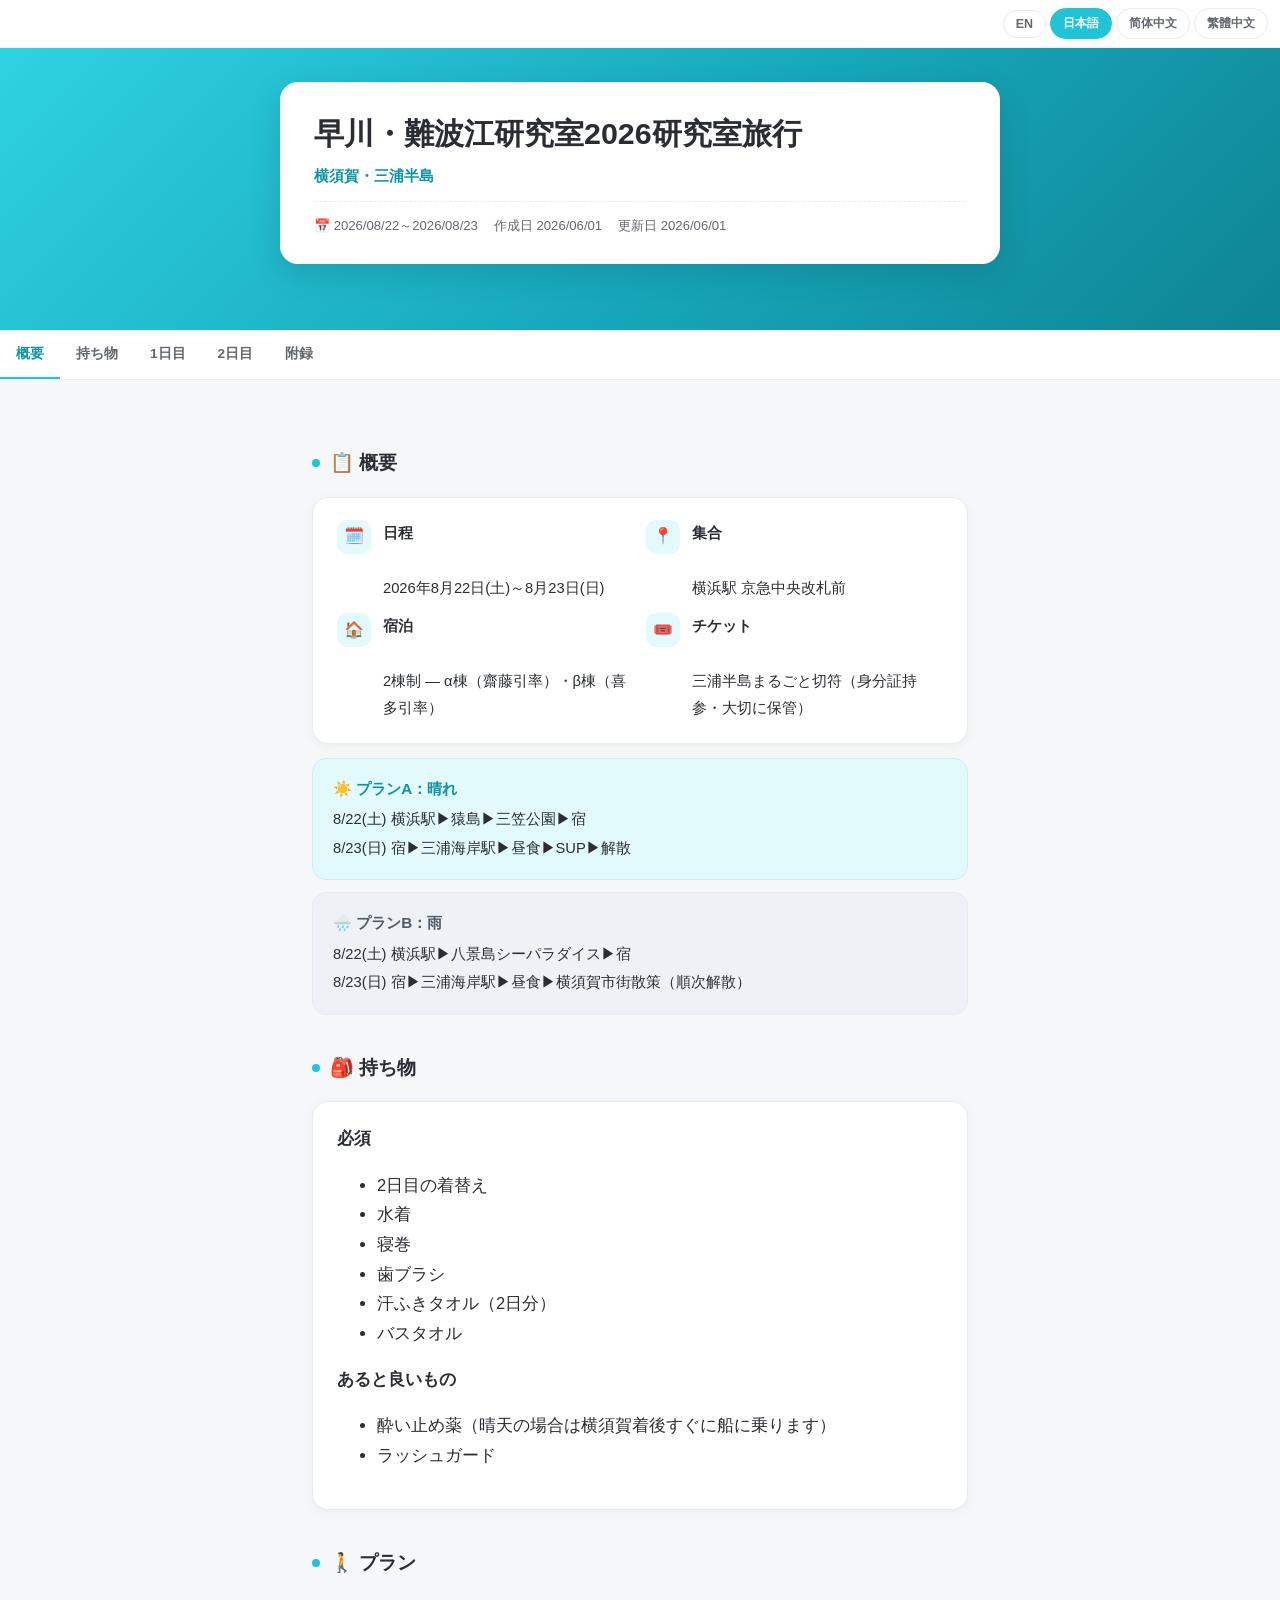
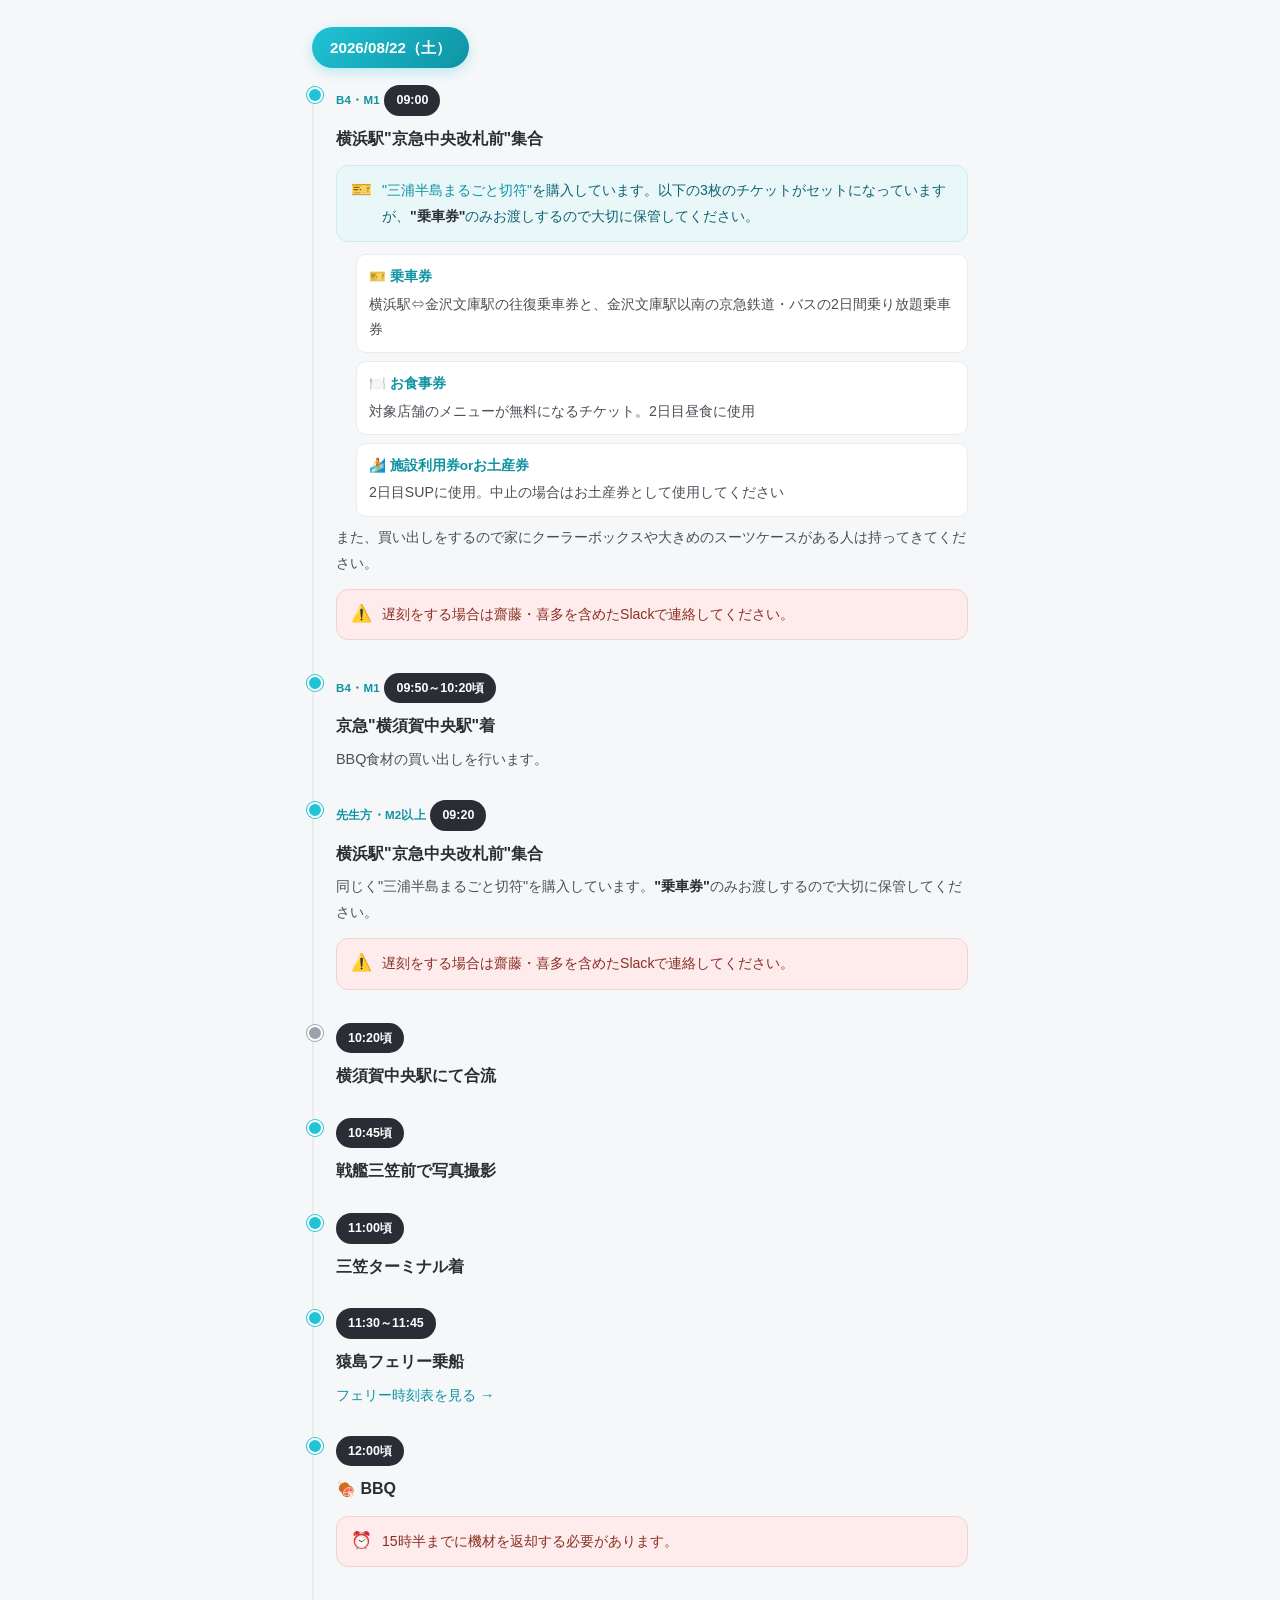
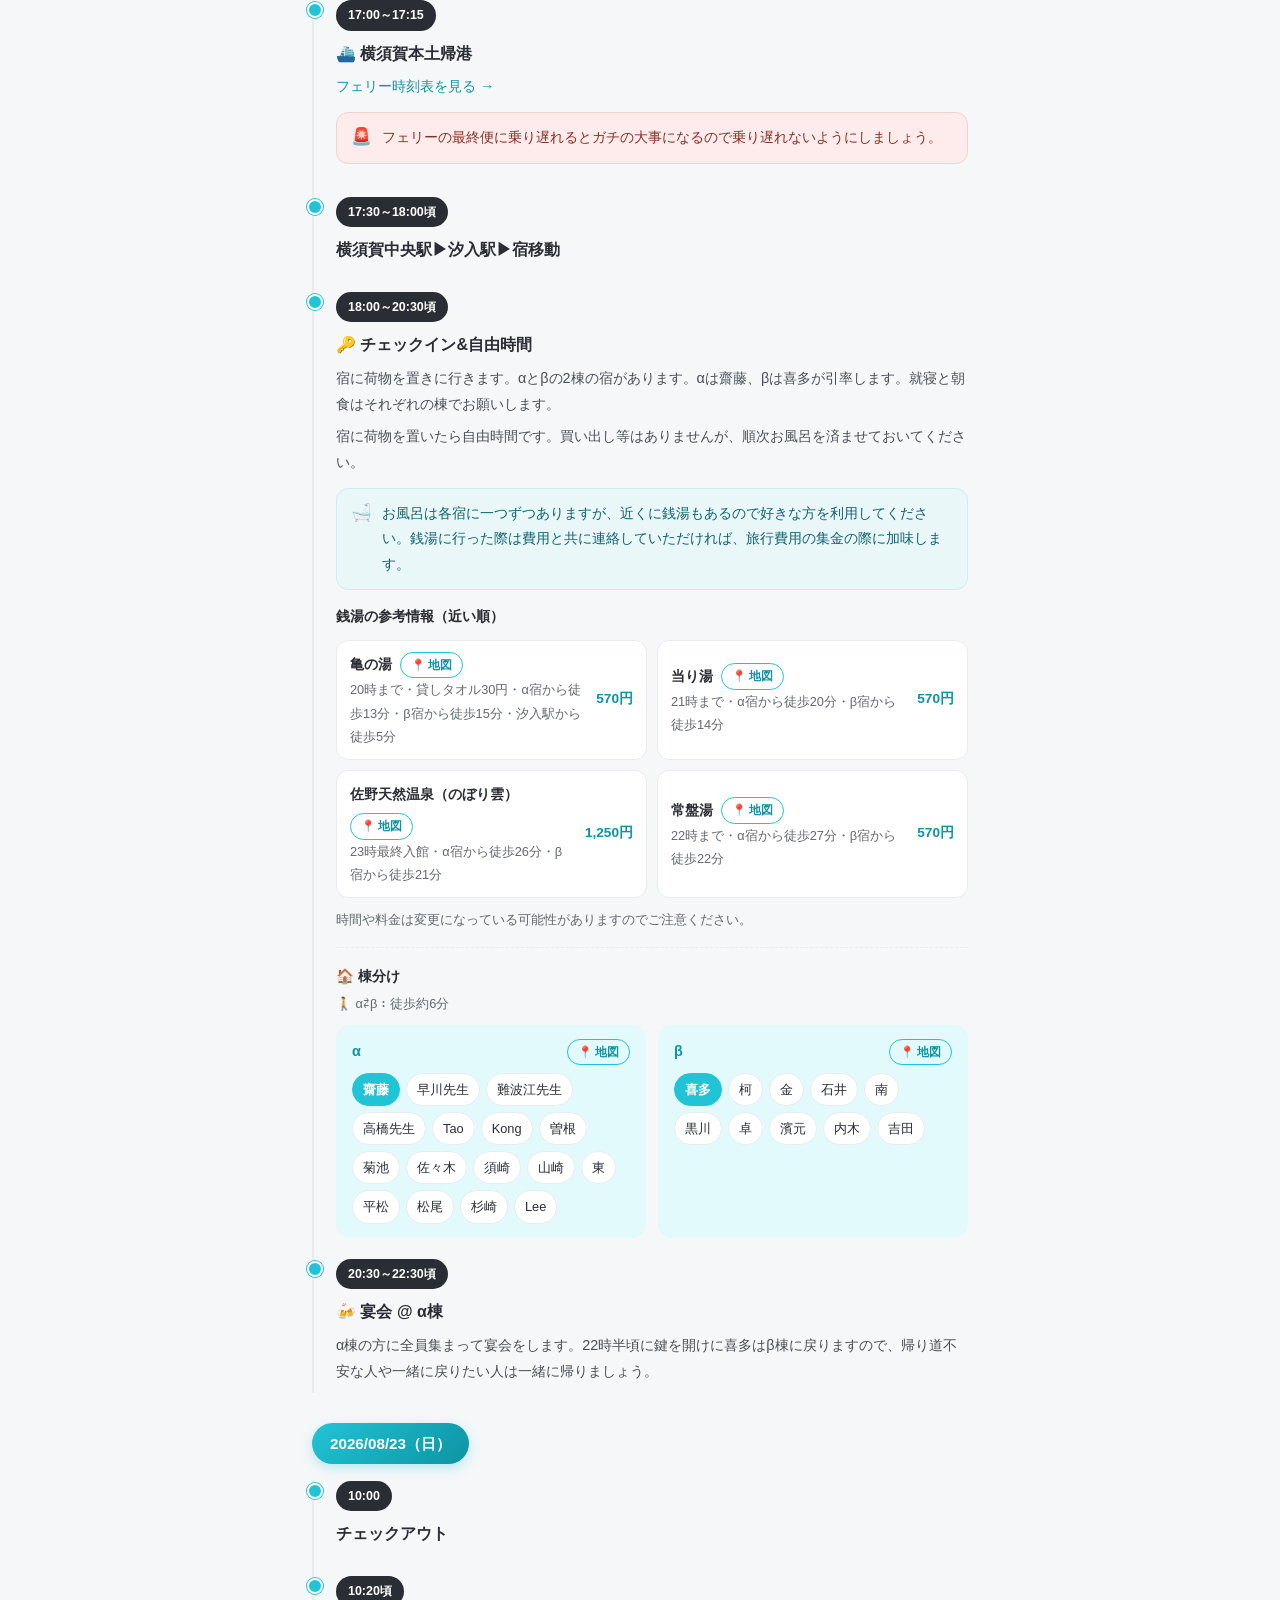
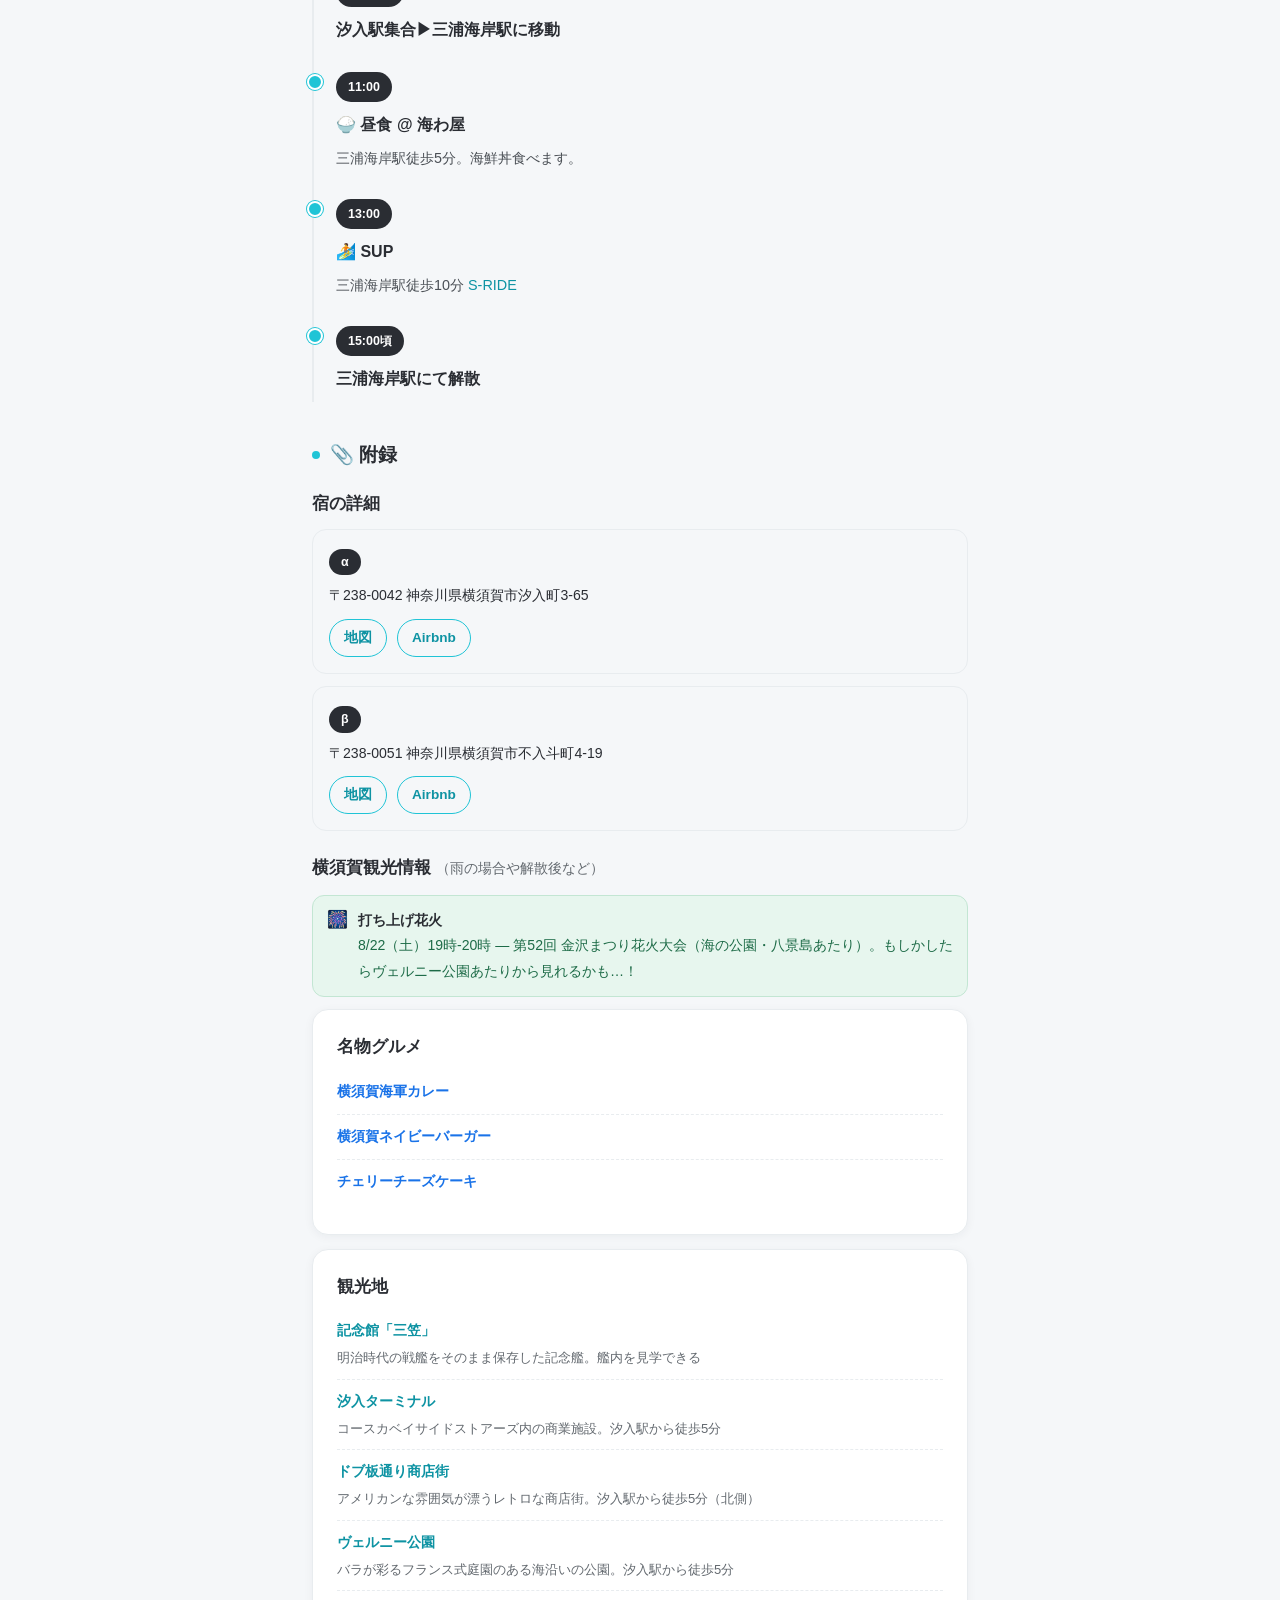
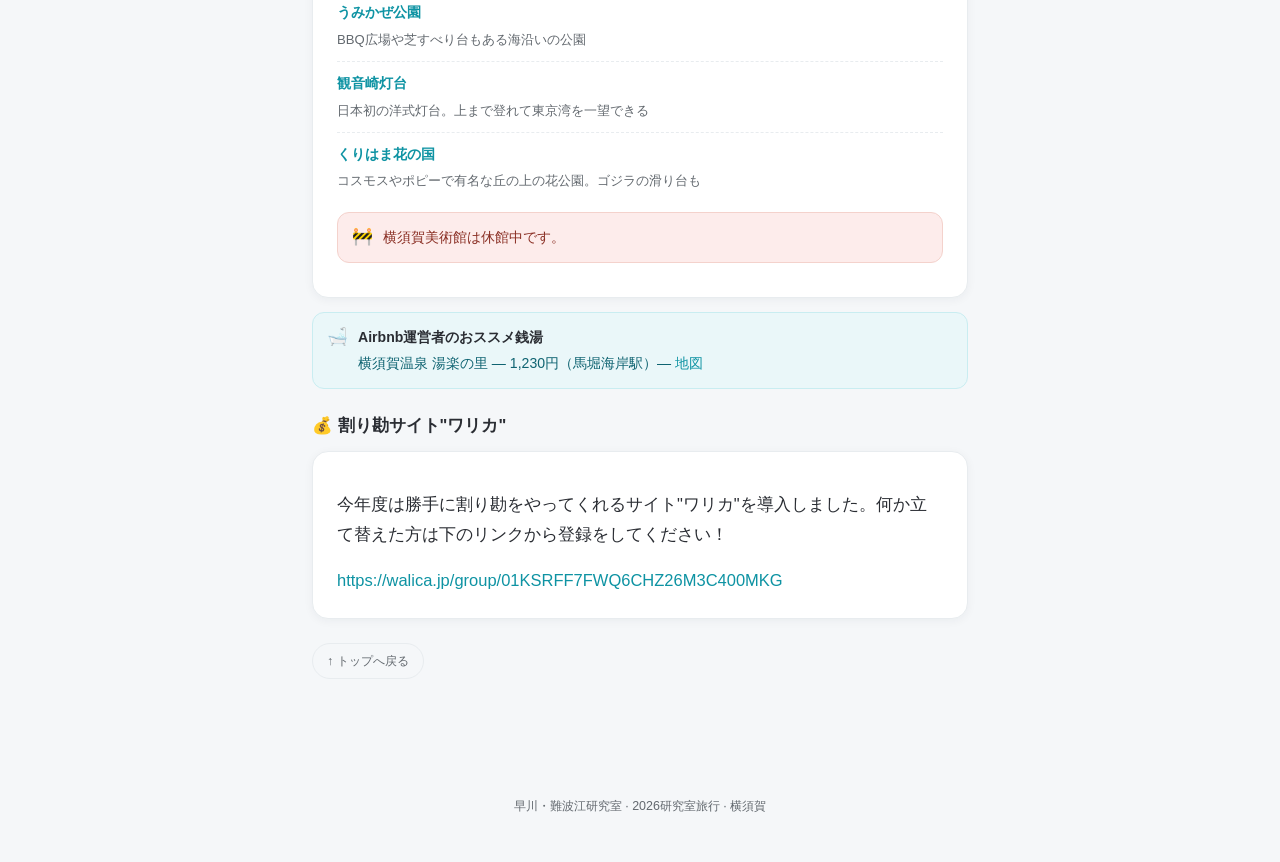
==== commit fd0d4d4f: "Redesign itinerary UI and add EN/JA/ZH-Hans/ZH-Hant language switcher Reworks the site with a tabisi" ====
--- a/index.html
+++ b/index.html
@@ -3,310 +3,21 @@
 <head>
 <meta charset="UTF-8">
 <meta name="viewport" content="width=device-width, initial-scale=1">
-<title>Hayakawa & Nanbae Lab 2026 Lab Trip — Itinerary</title>
+<title>Hayakawa &amp; Nanbae Lab 2026 Lab Trip — Itinerary</title>
 <link rel="stylesheet" href="style.css">
 </head>
 <body>
 
-<div class="hero">
-  <h1>Hayakawa &amp; Nanbae Lab 2026 Lab Trip</h1>
-  <div class="loc">Yokosuka / Miura Peninsula</div>
-  <div class="dates">
-    <span>📅 Aug 22–23, 2026</span>
-    <span>Created 2026/06/01</span>
-    <span>Updated 2026/06/01</span>
-  </div>
+<div class="langbar" id="langbar">
+  <button type="button" data-lang="en">EN</button>
+  <button type="button" data-lang="ja">日本語</button>
+  <button type="button" data-lang="zh-Hans">简体中文</button>
+  <button type="button" data-lang="zh-Hant">繁體中文</button>
 </div>
 
-<nav class="quicknav">
-  <a href="#overview">Overview</a>
-  <a href="#packing">Packing</a>
-  <a href="#day1">Day 1</a>
-  <a href="#day2">Day 2</a>
-  <a href="#appendix">Appendix</a>
-</nav>
+<div id="app"></div>
 
-<div class="wrap">
-
-<section id="overview">
-  <h2 class="section-title">📋 Overview</h2>
-
-  <div class="card quickfacts">
-    <div class="row"><span class="ico">🗓️</span><div><b>Dates</b><br>Sat Aug 22 – Sun Aug 23, 2026</div></div>
-    <div class="row"><span class="ico">📍</span><div><b>Meet</b><br>Yokohama Station, Keikyu central ticket gate</div></div>
-    <div class="row"><span class="ico">🏠</span><div><b>Stay</b><br>Two buildings — α (led by Saito) &amp; β (led by Kita)</div></div>
-    <div class="row"><span class="ico">🎟️</span><div><b>Ticket</b><br>Miura Peninsula Marugoto Ticket (bring ID / keep safe)</div></div>
-  </div>
-
-  <div class="plan-block">
-    <b>☀️ Plan A — Sunny</b><br>
-    8/22 (Sat): Yokohama Station ▶ Sarushima Island ▶ Mikasa Park ▶ Accommodation<br>
-    8/23 (Sun): Accommodation ▶ Miura-kaigan Station ▶ Lunch ▶ SUP ▶ Disperse
-  </div>
-  <div class="plan-block rain">
-    <b>🌧️ Plan B — Rain</b><br>
-    8/22 (Sat): Yokohama Station ▶ Hakkeijima Sea Paradise ▶ Accommodation<br>
-    8/23 (Sun): Accommodation ▶ Miura-kaigan Station ▶ Lunch ▶ Yokosuka city walk (staggered dismissal)
-  </div>
-</section>
-
-<section id="packing">
-  <h2 class="section-title">🎒 What to Bring</h2>
-  <div class="card">
-    <b style="color:var(--navy);">Required</b>
-    <ul>
-      <li>Change of clothes for Day 2</li>
-      <li>Swimsuit</li>
-      <li>Sleepwear</li>
-      <li>Toothbrush</li>
-      <li>Sweat towel (enough for 2 days)</li>
-    </ul>
-    <b style="color:var(--navy);">Nice to have</b>
-    <ul>
-      <li>Motion sickness medicine (if sunny, we board the boat right after arriving in Yokosuka)</li>
-      <li>Rash guard</li>
-      <li>Bath towel</li>
-    </ul>
-  </div>
-</section>
-
-<section id="day1">
-  <h2 class="section-title">🚶 Itinerary</h2>
-  <h3 class="day-heading">Sat, Aug 22</h3>
-
-  <div class="timeline-item">
-    <span class="audience">B4 &amp; M1</span>
-    <span class="time-badge">09:00</span>
-    <div class="event-title">Meet at Yokohama Station, "Keikyu central ticket gate"</div>
-    <div class="event-body">
-      <div class="callout info">
-        <span class="ico">🎫</span>
-        <div>We will have purchased the <a href="https://www.keikyu.co.jp/visit/otoku/marugoto/" target="_blank">Miura Peninsula Marugoto Ticket</a>. It's a set of 3 tickets, but only the <b>ride ticket</b> will be handed out — please keep it safe.</div>
-      </div>
-      <ul class="ticket-list">
-        <li><b>🎫 Ride ticket</b>Round-trip Yokohama ⇄ Kanazawa-bunko, plus a 2-day unlimited-ride pass on Keikyu trains/buses south of Kanazawa-bunko</li>
-        <li><b>🍽️ Meal ticket</b>Free menu item at participating restaurants — used for lunch on Day 2</li>
-        <li><b>🏄 Facility-use / souvenir ticket</b>Used for SUP on Day 2. If SUP is cancelled, use it as a souvenir voucher instead</li>
-      </ul>
-      <p>We'll also be doing grocery shopping, so if you have a cooler box or a larger suitcase at home, please bring it.</p>
-      <div class="callout warn">
-        <span class="ico">⚠️</span>
-        <div>Running late? Contact us on Slack (including Saito and Kita).</div>
-      </div>
-    </div>
-  </div>
-
-  <div class="timeline-item">
-    <span class="audience">B4 &amp; M1</span>
-    <span class="time-badge">09:50 – 10:20ish</span>
-    <div class="event-title">Arrive at Keikyu "Yokosuka-chuo Station"</div>
-    <div class="event-body"><p>We'll do the shopping for BBQ ingredients.</p></div>
-  </div>
-
-  <div class="timeline-item">
-    <span class="audience">Professors &amp; M2+</span>
-    <span class="time-badge">09:20</span>
-    <div class="event-title">Meet at Yokohama Station, "Keikyu central ticket gate"</div>
-    <div class="event-body">
-      <p>Same Marugoto Ticket as above — only the <b>ride ticket</b> is handed out, so keep it safe.</p>
-      <div class="callout warn">
-        <span class="ico">⚠️</span>
-        <div>Running late? Contact us on Slack (including Saito and Kita).</div>
-      </div>
-    </div>
-  </div>
-
-  <div class="timeline-item merge">
-    <span class="time-badge">~10:20</span>
-    <div class="event-title">Group merges at Yokosuka-chuo Station</div>
-  </div>
-
-  <div class="timeline-item">
-    <span class="time-badge">~10:45</span>
-    <div class="event-title">Group photo in front of the battleship Mikasa</div>
-  </div>
-
-  <div class="timeline-item">
-    <span class="time-badge">~11:00</span>
-    <div class="event-title">Arrive at Mikasa Terminal</div>
-  </div>
-
-  <div class="timeline-item">
-    <span class="time-badge">11:30 – 11:45</span>
-    <div class="event-title">Board the ferry to Sarushima</div>
-  </div>
-
-  <div class="timeline-item">
-    <span class="time-badge">~12:00</span>
-    <div class="event-title">🍖 BBQ</div>
-    <div class="event-body">
-      <div class="callout warn"><span class="ico">⏰</span><div>Equipment must be returned by <b>15:30</b>.</div></div>
-    </div>
-  </div>
-
-  <div class="timeline-item">
-    <span class="time-badge">17:00 – 17:15</span>
-    <div class="event-title">⛴️ Ferry back to the Yokosuka mainland</div>
-    <div class="event-body">
-      <div class="callout warn"><span class="ico">🚨</span><div><b>Do not miss the last ferry</b> — missing it would be a genuine disaster.</div></div>
-    </div>
-  </div>
-
-  <div class="timeline-item">
-    <span class="time-badge">17:30 – 18:00ish</span>
-    <div class="event-title">Move: Yokosuka-chuo Station ▶ Shioiri Station ▶ Accommodation</div>
-  </div>
-
-  <div class="timeline-item">
-    <span class="time-badge">18:00 – 20:30ish</span>
-    <div class="event-title">🔑 Check-in &amp; free time</div>
-    <div class="event-body">
-      <p>We'll drop off our bags at the accommodation. There are two buildings, <b>α</b> and <b>β</b>. Saito leads α, Kita leads β. Please use the bath, sleep, and eat breakfast within your own building.</p>
-      <p>Once your bags are dropped off, it's free time. There's no shopping errand this time, but please go ahead and take your bath at some point.</p>
-      <div class="callout info">
-        <span class="ico">🛁</span>
-        <div>Each building has one bath, but there are sento (public bathhouses) nearby too — use whichever you prefer. If you go to a sento, let us know the cost and we'll deduct it from your trip fee.</div>
-      </div>
-
-      <p style="margin-top:14px; font-weight:700; color:var(--navy);">Sento reference (nearest first)</p>
-      <div class="sento-grid">
-        <div class="sento"><div><div class="name">Kame-no-yu</div><div class="meta">until 20:00 · towel rental ¥30 · 5 min walk from Shioiri Sta.</div></div><div class="price">¥570</div></div>
-        <div class="sento"><div><div class="name">Atari-yu</div><div class="meta">until 21:00</div></div><div class="price">¥570</div></div>
-        <div class="sento"><div><div class="name">Sano Natural Hot Spring</div><div class="meta">last entry 23:00</div></div><div class="price">¥1,250</div></div>
-        <div class="sento"><div><div class="name">Tokiwa-yu</div><div class="meta">until 22:00</div></div><div class="price">¥570</div></div>
-      </div>
-      <p class="note">Hours and prices may have changed — please double-check.</p>
-
-      <div class="divider"></div>
-      <p style="font-weight:700; color:var(--navy); margin-bottom:4px;">🏠 Room assignments</p>
-      <div class="rooms">
-        <div class="room">
-          <span class="label">α</span>
-          <div class="chips">
-            <span class="chip lead">Saito</span>
-            <span class="chip">Prof. Hayakawa</span><span class="chip">Prof. Nanbae</span><span class="chip">Prof. Takahashi</span>
-            <span class="chip">Tao</span><span class="chip">Kong</span><span class="chip">Sone</span><span class="chip">Kikuchi</span>
-            <span class="chip">Sasaki</span><span class="chip">Suzaki</span><span class="chip">Yamazaki</span><span class="chip">Azuma</span>
-            <span class="chip">Hiramatsu</span><span class="chip">Matsuo</span><span class="chip">Sugisaki</span><span class="chip">Lee</span>
-          </div>
-        </div>
-        <div class="room">
-          <span class="label">β</span>
-          <div class="chips">
-            <span class="chip lead">Kita</span>
-            <span class="chip">柯</span><span class="chip">金</span><span class="chip">Ishii</span><span class="chip">Minami</span>
-            <span class="chip">Kurokawa</span><span class="chip">卓</span><span class="chip">Hamamoto</span><span class="chip">Naiki</span><span class="chip">Yoshida</span>
-          </div>
-        </div>
-      </div>
-    </div>
-  </div>
-
-  <div class="timeline-item">
-    <span class="time-badge">20:30 – 22:30ish</span>
-    <div class="event-title">🍻 Banquet @ Building α</div>
-    <div class="event-body">
-      <p>Everyone gathers at building α for the banquet. Around 22:30, Kita will head back to building β to unlock it — if you're nervous about the walk back or want company, feel free to walk back together.</p>
-    </div>
-  </div>
-</section>
-
-<section id="day2">
-  <h3 class="day-heading">Sun, Aug 23</h3>
-
-  <div class="timeline-item">
-    <span class="time-badge">10:00</span>
-    <div class="event-title">Check-out</div>
-  </div>
-
-  <div class="timeline-item">
-    <span class="time-badge">~10:20</span>
-    <div class="event-title">Meet at Shioiri Station ▶ move to Miura-kaigan Station</div>
-  </div>
-
-  <div class="timeline-item">
-    <span class="time-badge">11:00</span>
-    <div class="event-title">🍚 Lunch @ Umiwaya</div>
-    <div class="event-body"><p>5-minute walk from Miura-kaigan Station. We'll have kaisen-don (seafood rice bowl).</p></div>
-  </div>
-
-  <div class="timeline-item">
-    <span class="time-badge">13:00</span>
-    <div class="event-title">🏄 SUP</div>
-    <div class="event-body"><p>10-minute walk from Miura-kaigan Station — S-RIDE.</p></div>
-  </div>
-
-  <div class="timeline-item">
-    <span class="time-badge">~15:00</span>
-    <div class="event-title">Disperse at Miura-kaigan Station</div>
-  </div>
-</section>
-
-<section id="appendix">
-  <h2 class="section-title">📎 Appendix</h2>
-
-  <p style="font-weight:700; color:var(--navy); margin-bottom:10px;">Accommodation Details</p>
-  <div class="stay-card">
-    <span class="tag">α</span>
-    <div class="addr">3-65 Shioiri-cho, Yokosuka-shi, Kanagawa 238-0042</div>
-    <div class="links">
-      <a href="https://share.google/ORXuxUADRfo4urra7" target="_blank">Map</a>
-      <a href="https://www.airbnb.jp/rooms/1001862777575621328?check_in=2026-08-20&check_out=2026-08-21&guests=16&adults=16" target="_blank">Airbnb listing</a>
-    </div>
-  </div>
-  <div class="stay-card">
-    <span class="tag">β</span>
-    <div class="addr">4-19 Iriazuto-cho, Yokosuka-shi, Kanagawa 238-0051</div>
-    <div class="links">
-      <a href="https://share.google/DLrvtx7JUWZkJWiqs" target="_blank">Map</a>
-      <a href="https://www.airbnb.jp/rooms/1492713478388391928?check_in=2026-08-23&check_out=2026-08-24&guests=16&adults=16" target="_blank">Airbnb listing</a>
-    </div>
-  </div>
-
-  <p style="font-weight:700; color:var(--navy); margin:22px 0 10px;">Yokosuka Sightseeing Info <span style="color:var(--text-soft); font-weight:400; font-size:0.85rem;">(rain days / after we disperse)</span></p>
-
-  <div class="callout tip">
-    <span class="ico">🎆</span>
-    <div><b>Fireworks (fingers crossed!)</b><br>8/22 (Sat) 19:00–20:00 — 52nd Kanazawa Festival Fireworks (near Umi-no-Kōen / Hakkeijima area)</div>
-  </div>
-
-  <div class="card">
-    <b style="color:var(--navy);">Local food to try</b>
-    <ul class="spot-list">
-      <li>Yokosuka Navy Curry</li>
-      <li>Yokosuka Navy Burger</li>
-      <li>Cherry cheesecake</li>
-    </ul>
-  </div>
-
-  <div class="card">
-    <b style="color:var(--navy);">Sightseeing spots</b>
-    <ul class="spot-list">
-      <li><b>Memorial battleship "Mikasa"</b> — go aboard</li>
-      <li><b>Shioiri Terminal</b> — shopping complex, 5 min walk from Shioiri Sta.</li>
-      <li><b>Dobuita Street</b> — shopping arcade, 5 min walk north of Shioiri Sta.</li>
-      <li><b>Verny Park</b> — 5 min walk from Shioiri Sta., should have a sea view too</li>
-    </ul>
-    <div class="callout warn" style="margin-top:10px;"><span class="ico">🚧</span><div>The Yokosuka Museum of Art is currently closed.</div></div>
-  </div>
-
-  <div class="callout info">
-    <span class="ico">🛁</span>
-    <div><b>Sento recommended by our Airbnb host</b><br>Yokosuka Onsen Yura-no-Sato — ¥1,230 (near Umakobori-kaigan Station) — <a href="https://maps.app.goo.gl/DkFhivqPiDigEcMo8" target="_blank">map link</a></div>
-  </div>
-
-  <p style="font-weight:700; color:var(--navy); margin:22px 0 10px;">💰 Bill-Splitting Site — "Warika"</p>
-  <div class="card">
-    <p>This year we're using a site that automatically handles splitting the bill, called "Warika." If you paid for something up front, please register it via the link below!</p>
-    <a href="https://walica.jp/group/01KSRFF7FWQ6CHZ26M3C400MKG" target="_blank">https://walica.jp/group/01KSRFF7FWQ6CHZ26M3C400MKG</a>
-  </div>
-
-  <a class="top-link" href="#overview">↑ Back to top</a>
-</section>
-
-</div>
-
-<footer class="foot">Hayakawa &amp; Nanbae Lab · 2026 Lab Trip · Yokosuka</footer>
-
+<script src="i18n.js"></script>
+<script src="app.js"></script>
 </body>
 </html>
--- a/style.css
+++ b/style.css
@@ -1,145 +1,211 @@
-/* ===== Base / tokens ===== */
+/* ===== Base / tokens (tabisio-inspired) ===== */
 :root{
-  --navy:#173a5e;
-  --navy-soft:#e8eef4;
-  --accent:#e0762f;
-  --accent-soft:#fdecdd;
-  --warn:#c0392b;
-  --warn-soft:#fdecea;
-  --ok:#2f7a4f;
-  --ok-soft:#e7f4ec;
-  --bg:#f6f4ef;
+  --brand:#20c4d6;
+  --brand-dark:#0e93a3;
+  --brand-soft:#e3fafc;
+  --ink:#2a2d33;
+  --ink-soft:#63696f;
+  --warn:#c94a3d;
+  --warn-soft:#fdeceb;
+  --ok:#2c9463;
+  --ok-soft:#e7f6ee;
+  --info-soft:#eaf7f9;
+  --bg:#f5f7f9;
   --card:#ffffff;
-  --line:#e4dfd4;
-  --text:#26241f;
-  --text-soft:#6b6a63;
+  --line:#e8ecef;
   color-scheme: light;
 }
 *{box-sizing:border-box;}
-html{-webkit-text-size-adjust:100%;}
+html{-webkit-text-size-adjust:100%; scroll-behavior:smooth;}
 body{
   margin:0;
-  font-family:-apple-system,"Hiragino Kaku Gothic ProN","Yu Gothic",BlinkMacSystemFont,"Segoe UI",Roboto,sans-serif;
+  font-family:-apple-system,"Hiragino Kaku Gothic ProN","Yu Gothic Medium","Yu Gothic",BlinkMacSystemFont,"Segoe UI",Roboto,"PingFang SC","Microsoft YaHei","PingFang TC","Noto Sans TC",sans-serif;
   background:var(--bg);
-  color:var(--text);
+  color:var(--ink);
   font-size:16px;
-  line-height:1.75;
+  line-height:1.8;
   -webkit-font-smoothing:antialiased;
 }
 img{max-width:100%;}
-a{color:#1868c0; text-decoration:none; word-break:break-word;}
+a{color:var(--brand-dark); text-decoration:none; word-break:break-word;}
 a:hover{text-decoration:underline;}
-
-/* ===== Header ===== */
-.hero{
-  background:linear-gradient(135deg,var(--navy),#0f2a45);
-  color:#fff;
-  padding:28px 18px 22px;
-}
-.hero h1{
-  margin:0 0 6px;
-  font-size:1.45rem;
-  line-height:1.35;
-}
-.hero .loc{font-size:0.92rem; opacity:0.9;}
-.hero .dates{
-  font-size:0.85rem; opacity:0.85; margin-top:10px;
-  display:flex; flex-wrap:wrap; gap:6px 14px;
-}
-
-/* ===== Sticky quick nav (tab-like, scrolls on mobile) ===== */
-.quicknav{
-  position:sticky; top:0; z-index:50;
-  background:#fff;
+b, strong{color:var(--ink);}
+
+/* ===== Language switcher ===== */
+.langbar{
+  position:sticky; top:0; z-index:60;
+  display:flex; justify-content:flex-end; align-items:center;
+  gap:4px;
+  background:#fff;
+  padding:8px 12px;
   border-bottom:1px solid var(--line);
-  display:flex;
   overflow-x:auto;
   -webkit-overflow-scrolling:touch;
   scrollbar-width:none;
-  box-shadow:0 1px 6px rgba(0,0,0,0.06);
+}
+.langbar::-webkit-scrollbar{display:none;}
+.langbar button{
+  flex:0 0 auto;
+  appearance:none;
+  border:1px solid var(--line);
+  background:#fff;
+  color:var(--ink-soft);
+  font-size:0.78rem;
+  font-weight:600;
+  padding:6px 12px;
+  border-radius:100px;
+  cursor:pointer;
+  transition:background .15s, color .15s, border-color .15s;
+  font-family:inherit;
+}
+.langbar button:hover{border-color:var(--brand);}
+.langbar button.active{
+  background:var(--brand);
+  border-color:var(--brand);
+  color:#fff;
+}
+
+/* ===== Hero ===== */
+.hero-wrap{
+  background:linear-gradient(135deg,#2fd2e2 0%,#17a7ba 55%,#0e8494 100%);
+  padding:28px 16px 56px;
+}
+.hero-card{
+  max-width:720px;
+  margin:0 auto;
+  background:#fff;
+  border-radius:18px;
+  box-shadow:0 10px 30px rgba(10,60,70,0.18);
+  padding:22px 22px 20px;
+}
+.hero-card h1{
+  margin:0 0 8px;
+  font-size:1.4rem;
+  line-height:1.4;
+  color:var(--ink);
+  font-weight:700;
+}
+.hero-card .loc{
+  font-size:0.92rem;
+  color:var(--brand-dark);
+  font-weight:600;
+  margin-bottom:12px;
+}
+.hero-card .dates{
+  font-size:0.82rem; color:var(--ink-soft);
+  display:flex; flex-wrap:wrap; gap:6px 16px;
+  border-top:1px dashed var(--line);
+  padding-top:12px;
+}
+
+/* ===== Sticky quick nav ===== */
+.quicknav{
+  position:sticky; top:41px; z-index:50;
+  background:rgba(255,255,255,0.96);
+  backdrop-filter:saturate(180%) blur(6px);
+  border-bottom:1px solid var(--line);
+  display:flex;
+  overflow-x:auto;
+  -webkit-overflow-scrolling:touch;
+  scrollbar-width:none;
 }
 .quicknav::-webkit-scrollbar{display:none;}
 .quicknav a{
   flex:0 0 auto;
-  padding:12px 16px;
+  padding:12px 16px 10px;
   font-size:0.85rem;
   font-weight:600;
-  color:var(--text-soft);
+  color:var(--ink-soft);
   white-space:nowrap;
   border-bottom:3px solid transparent;
 }
-.quicknav a:hover{text-decoration:none; color:var(--navy);}
-.quicknav a.active,
-.quicknav a:active{
-  color:var(--navy);
-  border-bottom-color:var(--accent);
+.quicknav a:hover{text-decoration:none; color:var(--brand-dark);}
+.quicknav a.active{
+  color:var(--brand-dark);
+  border-bottom-color:var(--brand);
 }
 
 /* ===== Layout ===== */
-.wrap{max-width:720px; margin:0 auto; padding:0 16px 70px;}
-section{scroll-margin-top:52px;}
+.wrap{max-width:720px; margin:0 auto; padding:26px 16px 70px;}
+section{scroll-margin-top:92px;}
 
 h2.section-title{
-  color:var(--navy);
-  font-size:1.15rem;
-  margin:34px 0 14px;
-  padding-bottom:8px;
-  border-bottom:2px solid var(--navy-soft);
-  display:flex;
+  color:var(--ink);
+  font-size:1.2rem;
+  font-weight:700;
+  margin:36px 0 16px;
+  display:flex;
+  align-items:center;
+  gap:10px;
+}
+h2.section-title .dot{
+  width:8px; height:8px; border-radius:50%;
+  background:var(--brand);
+  flex:0 0 auto;
+}
+h3.day-heading{
+  display:inline-flex;
   align-items:center;
   gap:8px;
-}
-h3.day-heading{
-  display:inline-block;
-  background:var(--navy);
+  background:linear-gradient(135deg,var(--brand),var(--brand-dark));
   color:#fff;
   font-size:0.95rem;
   font-weight:700;
-  padding:6px 16px;
-  border-radius:100px;
-  margin:28px 0 14px;
+  padding:7px 18px;
+  border-radius:100px;
+  margin:30px 0 16px;
+  box-shadow:0 4px 12px rgba(32,196,214,0.28);
 }
 
 /* ===== Cards ===== */
 .card{
   background:var(--card);
   border:1px solid var(--line);
-  border-radius:12px;
-  padding:16px 16px;
+  border-radius:16px;
+  padding:18px 18px;
   margin-bottom:14px;
-  box-shadow:0 1px 3px rgba(0,0,0,0.04);
+  box-shadow:0 2px 10px rgba(20,40,50,0.05);
 }
 
 /* Quick-facts summary card */
 .quickfacts{
   display:grid;
   grid-template-columns:1fr;
-  gap:10px;
+  gap:12px;
 }
 .quickfacts .row{
   display:flex;
-  gap:10px;
+  gap:12px;
   align-items:flex-start;
   font-size:0.92rem;
 }
-.quickfacts .row .ico{flex:0 0 auto; width:22px; text-align:center;}
-.quickfacts .row b{color:var(--navy);}
+.quickfacts .row .ico{
+  flex:0 0 auto; width:34px; height:34px;
+  display:flex; align-items:center; justify-content:center;
+  background:var(--brand-soft);
+  border-radius:10px;
+  font-size:1rem;
+}
+.quickfacts .row b{color:var(--ink); display:block; margin-bottom:2px;}
+.quickfacts .row span{color:var(--ink-soft);}
 
 /* Plan A / Plan B blocks */
 .plan-block{
-  border-left:4px solid var(--accent);
-  background:var(--accent-soft);
-  border-radius:8px;
-  padding:12px 14px;
+  border-radius:14px;
+  padding:14px 16px;
   margin-bottom:12px;
   font-size:0.92rem;
-}
-.plan-block b{color:var(--navy);}
-.plan-block.rain{border-left-color:#5b7fa6; background:#eaf1f7;}
+  background:var(--brand-soft);
+  border:1px solid #cdeff3;
+}
+.plan-block b{color:var(--brand-dark); display:block; margin-bottom:4px; font-size:0.95rem;}
+.plan-block.rain{background:#eef2f6; border-color:var(--line);}
+.plan-block.rain b{color:#4f5b66;}
+.plan-block .leg{display:block; margin:2px 0;}
 
 /* ===== Callouts ===== */
 .callout{
-  border-radius:10px;
+  border-radius:12px;
   padding:12px 14px;
   margin:12px 0;
   font-size:0.88rem;
@@ -148,53 +214,53 @@
   align-items:flex-start;
 }
 .callout .ico{font-size:1.05rem; line-height:1.4;}
-.callout.warn{background:var(--warn-soft); color:#7d2a1f; border:1px solid #f2c6bd;}
-.callout.info{background:var(--navy-soft); color:#123151; border:1px solid #cfdcea;}
-.callout.tip{background:var(--ok-soft); color:#1f5c39; border:1px solid #c3e3cf;}
+.callout.warn{background:var(--warn-soft); color:#8a2f24; border:1px solid #f4d2cc;}
+.callout.info{background:var(--info-soft); color:#0e6371; border:1px solid #c9edf1;}
+.callout.tip{background:var(--ok-soft); color:#1d6b47; border:1px solid #c3e6d3;}
 
 /* ===== Timeline (day plans) ===== */
 .timeline-item{
   position:relative;
-  padding:0 0 18px 20px;
+  padding:0 0 20px 22px;
   border-left:2px solid var(--line);
 }
 .timeline-item:last-child{padding-bottom:2px;}
 .timeline-item::before{
   content:"";
-  position:absolute; left:-6px; top:3px;
-  width:11px; height:11px;
-  background:var(--accent);
+  position:absolute; left:-7px; top:3px;
+  width:12px; height:12px;
+  background:var(--brand);
   border:2px solid #fff;
   border-radius:50%;
-  box-shadow:0 0 0 1px var(--accent);
-}
-.timeline-item.merge::before{background:#8a8578; box-shadow:0 0 0 1px #8a8578;}
+  box-shadow:0 0 0 1px var(--brand);
+}
+.timeline-item.merge::before{background:#9aa3ab; box-shadow:0 0 0 1px #9aa3ab;}
 .time-badge{
   display:inline-block;
-  background:var(--navy);
+  background:var(--ink);
   color:#fff;
   font-weight:700;
   font-size:0.78rem;
-  padding:3px 10px;
-  border-radius:100px;
-  margin-bottom:6px;
+  padding:4px 12px;
+  border-radius:100px;
+  margin-bottom:7px;
 }
 .audience{
   display:inline-block;
   font-size:0.72rem;
   font-weight:700;
   letter-spacing:0.02em;
-  color:var(--accent);
+  color:var(--brand-dark);
   text-transform:uppercase;
   margin-bottom:2px;
 }
 .event-title{
   font-weight:700;
-  color:var(--text);
+  color:var(--ink);
   font-size:1rem;
   margin:2px 0 6px;
 }
-.event-body{font-size:0.9rem; color:#41403a;}
+.event-body{font-size:0.9rem; color:#4a4f55;}
 .event-body p{margin:6px 0;}
 .event-body ul{margin:6px 0; padding-left:20px;}
 .event-body li{margin-bottom:5px;}
@@ -204,34 +270,55 @@
 .sento{
   background:#fff;
   border:1px solid var(--line);
-  border-radius:10px;
-  padding:10px 12px;
+  border-radius:12px;
+  padding:11px 13px;
   display:flex;
   justify-content:space-between;
   align-items:center;
   gap:10px;
   font-size:0.88rem;
 }
-.sento .name{font-weight:700; color:var(--navy);}
-.sento .meta{color:var(--text-soft); font-size:0.8rem;}
+.sento .name{
+  font-weight:700; color:var(--ink);
+  display:flex; align-items:center; flex-wrap:wrap; gap:6px 8px;
+}
+.sento .meta{color:var(--ink-soft); font-size:0.8rem;}
 .sento .price{
   font-weight:700;
-  color:var(--accent);
+  color:var(--brand-dark);
   white-space:nowrap;
   text-align:right;
   font-size:0.85rem;
 }
+.sento-map,
+.room-map{
+  font-size:0.72rem;
+  font-weight:700;
+  color:var(--brand-dark);
+  border:1px solid var(--brand);
+  padding:2px 10px;
+  border-radius:100px;
+  white-space:nowrap;
+}
+.sento-map:hover,
+.room-map:hover{background:var(--brand); color:#fff; text-decoration:none;}
 
 /* ===== Room assignment chips ===== */
 .rooms{display:flex; flex-direction:column; gap:12px; margin-top:8px;}
 .room{
-  background:var(--navy-soft);
-  border-radius:10px;
-  padding:12px 14px;
+  background:var(--brand-soft);
+  border-radius:14px;
+  padding:14px 16px;
+}
+.room-head{
+  display:flex;
+  align-items:center;
+  justify-content:space-between;
+  gap:10px;
+  margin-bottom:8px;
 }
 .room .label{
-  font-weight:700; color:var(--navy); font-size:0.9rem; margin-bottom:8px;
-  display:block;
+  font-weight:700; color:var(--brand-dark); font-size:0.9rem;
 }
 .chips{display:flex; flex-wrap:wrap; gap:6px;}
 .chip{
@@ -240,12 +327,12 @@
   border-radius:100px;
   padding:4px 10px;
   font-size:0.8rem;
-  color:var(--text);
+  color:var(--ink);
 }
 .chip.lead{
-  background:var(--accent);
+  background:var(--brand);
   color:#fff;
-  border-color:var(--accent);
+  border-color:var(--brand);
   font-weight:700;
 }
 
@@ -254,70 +341,99 @@
 .ticket-list li{
   background:#fff;
   border:1px solid var(--line);
-  border-radius:8px;
+  border-radius:10px;
   padding:10px 12px;
   margin-bottom:8px;
   font-size:0.88rem;
 }
-.ticket-list b{color:var(--navy); display:block; margin-bottom:2px; font-size:0.85rem;}
+.ticket-list b{color:var(--brand-dark); display:block; margin-bottom:2px; font-size:0.85rem;}
 
 /* ===== Accommodation ===== */
 .stay-card{
   border:1px solid var(--line);
-  border-radius:10px;
-  padding:14px;
+  border-radius:14px;
+  padding:16px;
   margin-bottom:12px;
 }
 .stay-card .tag{
   display:inline-block;
-  background:var(--navy);
+  background:var(--ink);
   color:#fff;
   font-weight:700;
   font-size:0.78rem;
-  padding:2px 10px;
+  padding:2px 12px;
   border-radius:100px;
   margin-bottom:8px;
 }
-.stay-card .addr{font-size:0.88rem; margin-bottom:6px;}
-.stay-card .links{display:flex; flex-wrap:wrap; gap:12px; font-size:0.85rem;}
+.stay-card .addr{font-size:0.88rem; margin-bottom:10px;}
+.stay-card .links{display:flex; flex-wrap:wrap; gap:10px; font-size:0.85rem;}
+.stay-card .links a{
+  border:1.5px solid var(--brand);
+  color:var(--brand-dark);
+  font-weight:700;
+  padding:6px 14px;
+  border-radius:100px;
+}
+.stay-card .links a:hover{background:var(--brand); color:#fff; text-decoration:none;}
 
 /* ===== Sightseeing list ===== */
 .spot-list{list-style:none; margin:8px 0; padding:0;}
 .spot-list li{
-  padding:8px 0;
+  padding:9px 0;
   border-bottom:1px dashed var(--line);
   font-size:0.9rem;
 }
 .spot-list li:last-child{border-bottom:none;}
-.spot-list b{color:var(--navy);}
+.spot-list b{color:var(--ink);}
+.spot-list a{color:inherit;}
+.spot-list a b{color:var(--brand-dark);}
+.spot-list a:hover b{text-decoration:underline;}
+.spot-list .desc{display:block; color:var(--ink-soft); font-size:0.82rem; margin-top:2px;}
+
+/* ===== Local food list (distinct link styling) ===== */
+.food-list{list-style:none; margin:8px 0; padding:0;}
+.food-list li{
+  padding:9px 0;
+  border-bottom:1px dashed var(--line);
+  font-size:0.9rem;
+}
+.food-list li:last-child{border-bottom:none;}
+.food-list a{color:#1a73e8; font-weight:600;}
+.food-list a:hover{text-decoration:underline;}
 
 /* ===== Misc ===== */
-.note{font-size:0.8rem; color:var(--text-soft); margin-top:4px;}
-.divider{border-top:1px dashed var(--line); margin:14px 0;}
+.note{font-size:0.8rem; color:var(--ink-soft); margin-top:4px;}
+.divider{border-top:1px dashed var(--line); margin:16px 0;}
 footer.foot{
   text-align:center;
   font-size:0.78rem;
-  color:var(--text-soft);
-  padding:24px 16px 40px;
+  color:var(--ink-soft);
+  padding:26px 16px 44px;
 }
 
 /* ===== Back-to-top ===== */
 .top-link{
   display:inline-block;
-  margin-top:8px;
+  margin-top:10px;
   font-size:0.78rem;
-  color:var(--text-soft);
-}
+  color:var(--ink-soft);
+  border:1px solid var(--line);
+  padding:6px 14px;
+  border-radius:100px;
+}
+.top-link:hover{color:var(--brand-dark); border-color:var(--brand); text-decoration:none;}
 
 /* ===== Desktop enhancements ===== */
 @media (min-width:700px){
   body{font-size:16.5px;}
-  .hero{padding:38px 32px 28px;}
-  .hero h1{font-size:1.8rem;}
-  .wrap{padding:0 32px 90px;}
+  .hero-wrap{padding:34px 32px 66px;}
+  .hero-card{padding:30px 34px 26px;}
+  .hero-card h1{font-size:1.9rem;}
+  .wrap{padding:30px 32px 90px;}
   .quickfacts{grid-template-columns:1fr 1fr;}
   .rooms{flex-direction:row;}
   .room{flex:1;}
   .sento-grid{grid-template-columns:1fr 1fr;}
-  .card{padding:20px 22px;}
-}
+  .card{padding:22px 24px;}
+  .plan-block{padding:16px 20px;}
+}
